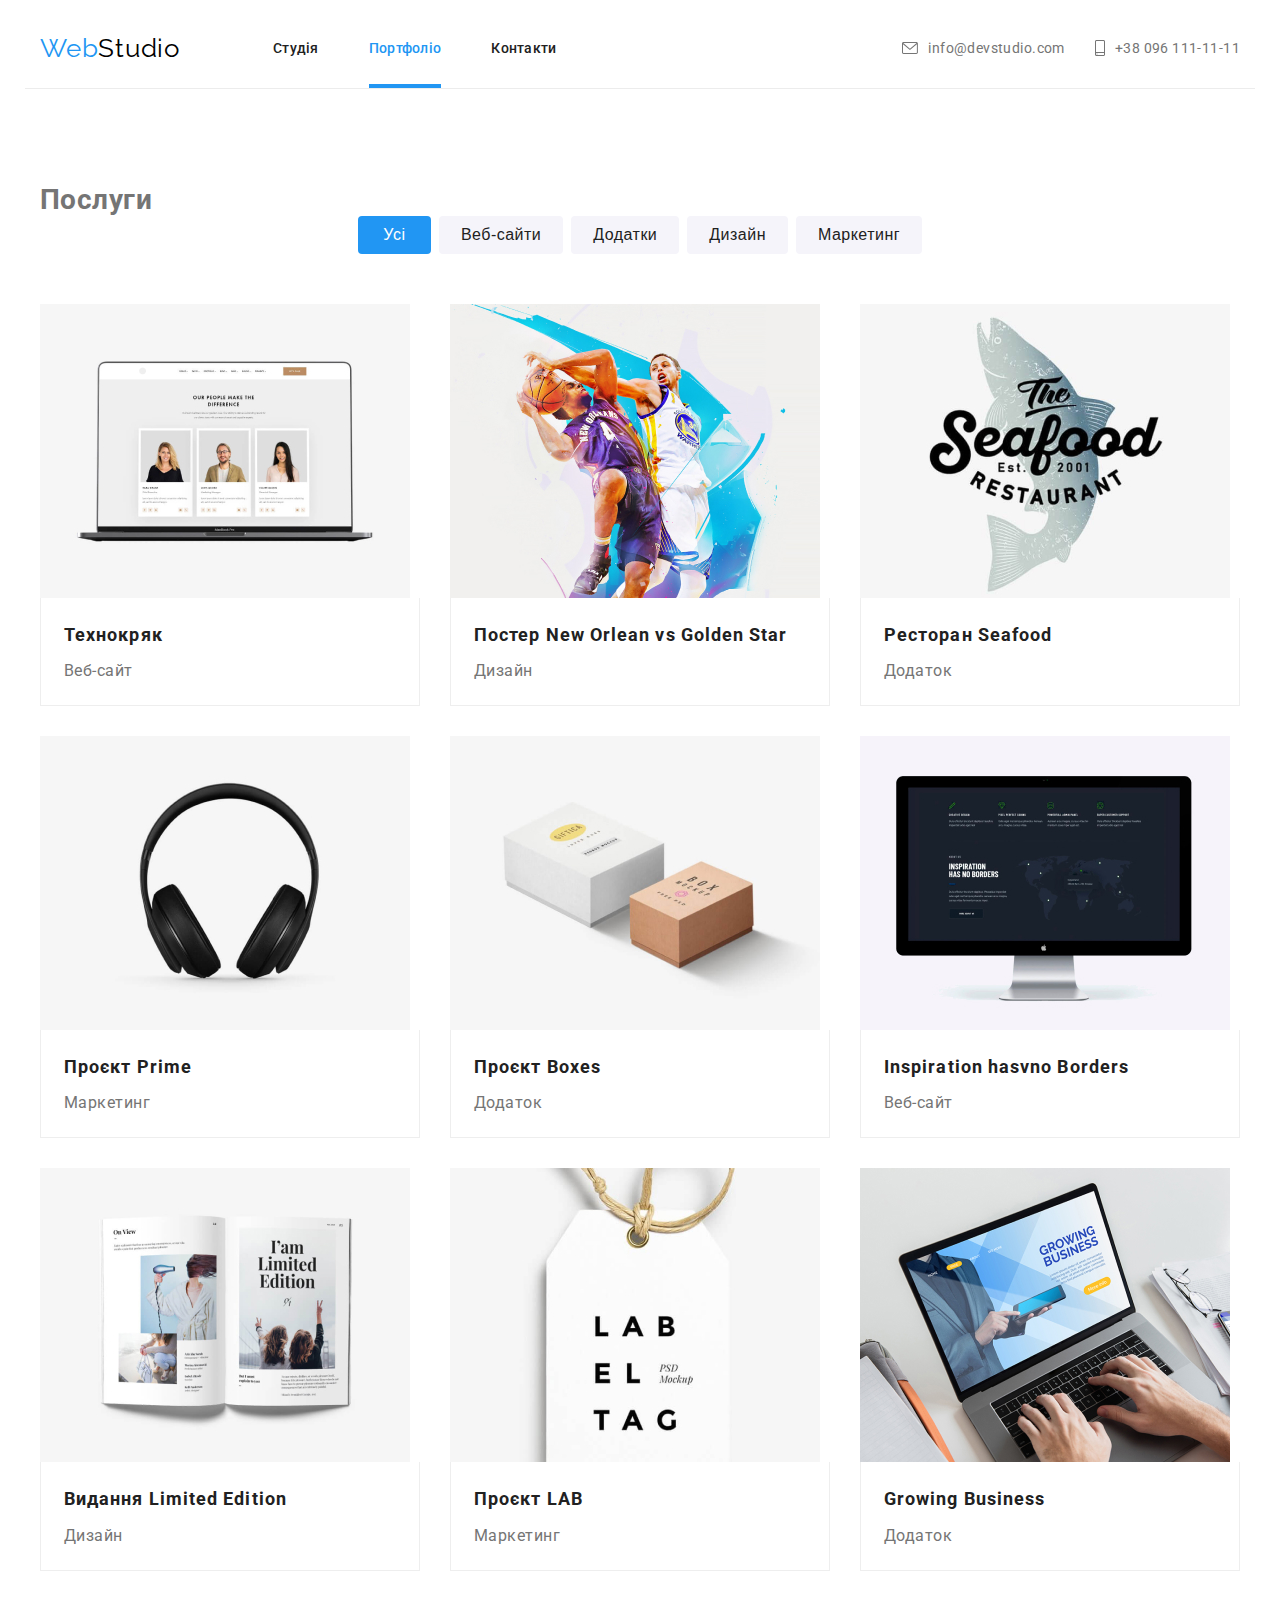
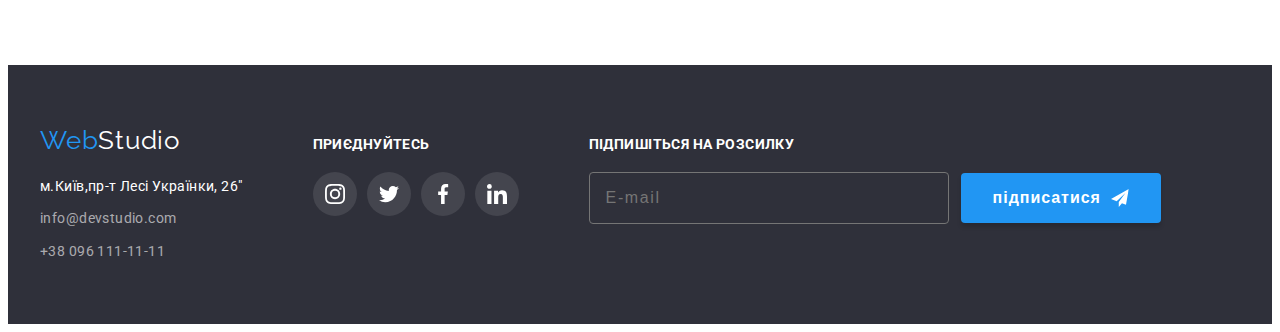
==== portfolio.html @ b2533b79 "1" ====
<!DOCTYPE html>
<html lang="en">
<head>
    <meta charset="UTF-8">
    <meta http-equiv="X-UA-Compatible" content="IE=edge">
    <meta name="viewport" content="width=device-width, initial-scale=1.0">
    <title>Document</title>
<link rel="preconnect" href="https://fonts.googleapis.com">
<link rel="preconnect" href="https://fonts.gstatic.com" crossorigin>
<link href="https://fonts.googleapis.com/css2?family=Raleway:wght@700&family=Roboto:wght@400;500;700;900&display=swap"
    rel="stylesheet">
    <link rel="stylesheet" href="https://cdnjs.cloudflare.com/ajax/libs/modern-normalize/1.1.0/modern-normalize.min.css" integrity="sha512-wpPYUAdjBVSE4KJnH1VR1HeZfpl1ub8YT/NKx4PuQ5NmX2tKuGu6U/JRp5y+Y8XG2tV+wKQpNHVUX03MfMFn9Q==" crossorigin="anonymous" referrerpolicy="no-referrer" />
    <link rel="stylesheet" href="css/styles.css">
</head>
<body>
    <header>
      <div class="container start">
        <nav class="site-nav">
          <a class="logo" href="./index.html" rel="home">Web<span>Studio</span></a>
          <ul class="menu">
            <li class="menu__item">
              <a class="menu__page" href="./index.html">Студія</a>
            </li>
            <li class="menu__item" >
              <a class="menu__page portf" href="./portfolio.html">Портфоліо</a>
            </li>
            <li class="menu__item">
              <a class="menu__page" href="./">Контакти</a>
            </li>
          </ul>
       
      </nav>
       <ul class="contact">
         
          <li class="contact__all">
         
             <a class="contact__mail" href="mailto:info@devstudio.com">
              <svg class="contact__icon" width="16" height="12">
                <use href="./images/icons.svg#icon-envelope-hover"></use>
               </svg>
              info@devstudio.com</a>
           
        </li>
  
          <li class="contact__all">
            
             <a class="contact__tel" href="tel:+380961111111">
              <svg class="contact__icon" width="10" height="16">
                <use href="./images/icons.svg#icon-smartphone"></use>
               </svg>
              +38 096 111-11-11</a>
          
          </li>
  
        </ul>
    </div> 
      </header>
<main>
    <section class="section">
        <div class="container">
         <h1 class="visually-hidden">Послуги</h1>
         <ul class="bt">
        <li class="btns"><button class="btn-group all "type="button">Усі</button></li>
        <li class="btns"><button class="btn-group other" type="button">Веб-сайти</button></li>
        <li class="btns"><button class="btn-group other" type="button">Додатки</button></li>
        <li class="btns"><button class="btn-group other" type="button">Дизайн</button></li>
        <li class="btns"><button class="btn-group other" type="button">Маркетинг</button></li>
        </ul>
         <ul class="project">
               <li class="bloc"> 
          
                <a class="main-foto" href="">
                  <div class="blu-foto">
                    <img  src="./images-portfolio/img1.jpg" alt="картинка1" width="370" height="294">
                    <div class="signature">
                      <p>Ресурс пропонує комплексні пропозиції з різним рівнем функціоналу та сервісів. Все це дозволить відвідувачу отримати вичерпні відомості про компанію чи приватну особу.</div>
                      </p>
                      </div>
                <div class="poster"> 
                <h2 class="project-name">Технокряк</h2>
                <p class="project-deal">Веб-сайт</p>
              </div>
               </a>
            
               </li>

                <li class="bloc">
              
                <a class="main-foto" href="">
                  <div class="blu-foto">
                  <img class="blu-foto"src="./images-portfolio/img2.jpg" alt="картинка2" width="370" height="294">
                  <div class="signature">
                    <p>Ресурс пропонує комплексні пропозиції з різним рівнем функціоналу та сервісів. Все це дозволить відвідувачу отримати вичерпні відомості про компанію чи приватну особу.</div>
                </p>
                </div>
                  <div class="poster">
                <h2 class="project-name">Постер New Orlean vs Golden Star</h2>
                 <p class="project-deal">Дизайн</p>
                </div>
              </a>
           
                </li>

                <li class="bloc">
               
                <a class="main-foto" href="">
                  <div class="blu-foto">
                  <img src="./images-portfolio/img3.jpg" alt="картинка3" width="370" height="294">
                  <div class="signature">
                    <p>Ресурс пропонує комплексні пропозиції з різним рівнем функціоналу та сервісів. Все це дозволить відвідувачу отримати вичерпні відомості про компанію чи приватну особу.</div>
                    </p>
                    </div>
                  <div class="poster">
                <h2 class="project-name">Ресторан Seafood</h2>
                 <p class="project-deal">Додаток</p>
                </div>
              </a>
           
                </li>
          
                <li class="bloc">
                
                <a class="main-foto" href="">
                  <div class="blu-foto">
                  <img src="./images-portfolio/img4.jpg" alt="картинка4" width="370" height="294">
                  <div class="signature">
                    <p>Ресурс пропонує комплексні пропозиції з різним рівнем функціоналу та сервісів. Все це дозволить відвідувачу отримати вичерпні відомості про компанію чи приватну особу.</div>
                    </p>
                    </div>
                  <div class="poster">
                  <h2 class="project-name">Проєкт Prime</h2>
                 <p class="project-deal">Маркетинг</p>
                </div> 
              </a>
            
                </li>
                <li class="bloc">
                
                 <a class="main-foto" href="">
                  <div class="blu-foto">
                  <img src="./images-portfolio/img5.jpg" alt="картинка5" width="370" height="294">
                  <div class="signature">
                    <p>Ресурс пропонує комплексні пропозиції з різним рівнем функціоналу та сервісів. Все це дозволить відвідувачу отримати вичерпні відомості про компанію чи приватну особу.</div>
                  </p>
                </div>
                  <div class="poster">
                 <h2 class="project-name">Проєкт Boxes</h2>
                <p class="project-deal">Додаток</p>
              </div> 
            </a>
               
                </li>
                
                <li class="bloc">
               
                <a class="main-foto" href="">
                  <div class="blu-foto">
                  <img src="./images-portfolio/img6.jpg" alt="картинка6" width="370" height="294">
                  <div class="signature">
                    <p>Ресурс пропонує комплексні пропозиції з різним рівнем функціоналу та сервісів. Все це дозволить відвідувачу отримати вичерпні відомості про компанію чи приватну особу.</div>
                
                </p>
              </div>
                  <div class="poster"> 
                <h2 class="project-name">Inspiration hasvno Borders </h2>
                 <p class="project-deal">Веб-сайт</p>
                </div> 
                </a>
           
              </li>
                <li class="bloc">
                 
                <a class="main-foto" href="">
                  <div class="blu-foto">
                  <img src="./images-portfolio/img7.jpg" alt="картинка7" width="370" height="294">
                  <div class="signature">
                    <p>Ресурс пропонує комплексні пропозиції з різним рівнем функціоналу та сервісів. Все це дозволить відвідувачу отримати вичерпні відомості про компанію чи приватну особу.</div>
                </p>
                </div>
                  <div class="poster"> 
                <h2 class="project-name">Видання Limited Edition</h2>
                 <p class="project-deal">Дизайн</p>
                </div> 
              </a>
        
                </li>
                
                <li class="bloc">
                 
                <a class="main-foto" href="">
                  <div class="blu-foto">
                  <img src="./images-portfolio/img8.jpg" alt="картинка8" width="370" height="294">
                  <div class="signature">
                    <p>Ресурс пропонує комплексні пропозиції з різним рівнем функціоналу та сервісів. Все це дозволить відвідувачу отримати вичерпні відомості про компанію чи приватну особу.</div>
                </p>
                </div>
                  <div class="poster">
                <h2 class="project-name">Проєкт LAB</h2>
                 <p class="project-deal">Маркетинг</p>
                </div> 
              </a>
            
                </li>

                <li class="bloc">
                 
                 <a class="main-foto" href="">
                  <div class="blu-foto">
                  <img src="./images-portfolio/img9.jpg" alt="картинка9" width="370" height="294">
                  <div class="signature">
                    <p>Ресурс пропонує комплексні пропозиції з різним рівнем функціоналу та сервісів. Все це дозволить відвідувачу отримати вичерпні відомості про компанію чи приватну особу.</div>
                </p>
                </div>
                  <div class="poster">
                 <h2 class="project-name">Growing Business</h2>
                 <p class="project-deal">Додаток</p>
                </div> 
              </a>
         
                </li>
            </ul>
        </div>
    </section>
</main>
<footer class="footer__page">
  <div class="container footer__bloc">
    <div>
    <a class="footer__logo-f" href="./index.html" rel="home">Web<span>Studio</span></a>
   <ul class="footer__cont">
    <li class="footer__feedback"><a class="footer__map" href="./https://www.google.com/maps">м.Київ,пр-т Лесі Українки, 26"</a></li>
    <li class="footer__feedback"><a class="footer__mail" href="mailto:info@devstudio.com">info@devstudio.com</a></li>
    <li class="footer__feedback"><a class="footer__tel" href="tel:+380961111111">+38 096 111-11-11</a></li>
  </ul>
</div>
  <div class="footer__icons">
    <h4 class="footer__title">ПРИЄДНУЙТЕСЬ</h4>
  <ul class="footer__links">
    <li class="footer__item">
      <a class="footer__link" href="http://instagram.com" target="_blank" rel="noopener noreferrer">
     <svg class="footer__icon" width="20" height="20">
       <use href="./images/icons.svg#icon-instagram"></use>
      </svg>
      </a>
     </li>
     <li class="footer__item">
       <a class="footer__link" href="http://instagram.com" target="_blank" rel="noopener noreferrer">
      <svg class="footer__icon" width="20" height="20">
        <use href="./images/icons.svg#icon-twitter"></use>
       </svg>
       </a>
      </li>
      <li class="footer__item">
       <a class="footer__link" href="http://instagram.com" target="_blank" rel="noopener noreferrer">
      <svg class="footer__icon" width="20" height="20">
        <use href="./images/icons.svg#icon-facebook"></use>
       </svg>
       </a>
      </li>
      <li class="footer__item">
       <a class="footer__link" href="http://instagram.com" target="_blank" rel="noopener noreferrer">
      <svg class="footer__icon" width="20" height="20">
        <use href="./images/icons.svg#icon-linkedin"></use>
       </svg>
       </a>
      </li>
  </ul>
</div>
<div>
  <h4 class="footer__title">ПІДПИШІТЬСЯ НА РОЗСИЛКУ</h4>
  
  <form class="mailing">
    <input class="mailing__bloc-send" type="email" placeholder="E-mail" name="mailing"/>

  
    <button class="mailing__button" type="submit"> підписатися
      <svg class="mailing__icon"  width="24" height="24">
        <use href="./images/icons.svg#icon-icon-send"></use>
      </svg>
    </button>
  </form>
   
</div>
</div>
  
</footer>

</body>
</html>
---- css/styles.css ----
:root{
    --primary-text-color:#757575;
    --title-text-color:#212121;
    --accent-color:#2196f3;
    --primary-bg-color:#fff;
    --btn-bg-color:#188CE8;
    --border-color: #eeeeee;
}
body {
    font-family: 'Roboto', sans-serif;
    color: var(--primary-text-color);
    font-size: 14px;
    letter-spacing: 0.03em;
    background-color: var(--primary-bg-color);
}
ul{
    list-style: none;
    margin: 0;
    padding: 0;
}
a {
    text-decoration: none;
    margin: 0;
    padding: 0;
    color: inherit;
}
h1, h2, h3, h4, p{
    margin: 0;
}
img{
    display: block;
    max-width: 100%;
    height: auto;
}
.container{

width: 1200px;
padding-left: 15px;
padding-right: 15px;
margin-left: auto;
margin-right: auto;
}

 .start{
    display: flex;
    border-bottom: 1px solid #ececec;
}
.section{
    padding-top: 94px;
    padding-bottom: 94px;

}

.site-nav{
    display: flex;

    align-items: center;
   
}

.menu {
    display: flex;
    padding-inline-start: 0px;

}
.menu__item:not(:last-child)
{
    margin-right: 50px;
}

.logo{
    display: inline-block;
    padding-top: 24px;
    padding-bottom: 24px;
    margin-right: 93px;


    font-family: 'Raleway', sans-serif; 
    color:var(--accent-color);
    font-size: 26px;
    text-decoration: none;
    letter-spacing: 0.03em;
}
.logo span {
  color:#000;
}

.menu__page{
    display: block;
   font-weight: 500;
    color: var(--title-text-color);
    letter-spacing: 0.02em;
    padding-top: 32px;
    padding-bottom: 32px;
    transition-property: color;
    transition-duration: 250ms;
    transition-timing-function: cubic-bezier(0.4, 0, 0.2, 1);
position: relative ;
   
}
.text::after{
    content: "";
    display: block;
    width: 100%;
    height: 4px;
    background-color:var(--accent-color);
    position: absolute;
    bottom: 0;
    opacity: 1;
}

.menu__page:focus, 
.menu__page:hover {
    color: var(--accent-color);

} 

.menu .text{
    display: block;
    color:var(--accent-color);
    padding-top: 32px;
    padding-bottom: 32px;
   
}
.contact{
    display: flex;

    gap: 30px;
    margin-left: auto;
}

.contact__all{
    display: flex;
    justify-content: center;
    align-items: center;
}

    
 

.contact__icon{
    margin-right: 10px;
    fill: var(--primary-text-color);

    transition-property: fill;
    transition-duration: 250ms;
    transition-timing-function: cubic-bezier(0.4, 0, 0.2, 1);
}
.contact__mail{
    display: flex;
    align-items: center;
    justify-content: center;
    padding-top: 32px;
    padding-bottom: 32px;
    color: var(--primary-text-color);

    transition-property: color;
    transition-duration: 250ms;
    transition-timing-function: cubic-bezier(0.4, 0, 0.2, 1);
   
}
.contact__tel {
    display: flex;
    align-items: center;
    padding-top: 32px;
    padding-bottom: 32px;
 color:var(--primary-text-color) ;

 transition-property: color;
 transition-duration: 250ms;
 transition-timing-function: cubic-bezier(0.4, 0, 0.2, 1);


}

.contact__mail:focus{
    color: var(--accent-color);
}
.contact__mail:focus .contact__icon{
    fill: var(--accent-color);
}

.contact__mail:hover{
    color: var(--accent-color);
}
.contact__mail:hover .contact__icon{
    fill: var(--accent-color);
}



.contact__tel:focus{
    color: var(--accent-color);
}
.contact__tel:focus .contact__icon{
    fill: var(--accent-color);
}
.contact__tel:hover{
    color: var(--accent-color);
}
.contact__tel:hover .contact__icon{
    fill: var(--accent-color);
}


/* HERO*/
   
.hero__bunner{
 text-align: center;
 margin-top: auto;
 padding-top: 200px;
 padding-bottom: 200px;
 width: 1600px;
 height: 100%;
 margin-left: auto;
 margin-right: auto;
 background-image: linear-gradient( rgba(47, 48, 58, 0.4), rgba(47, 48, 58, 0.4)),
url(../images/mainfon.jpg); 

background-repeat: no-repeat;
background-position: center;
background-color: #2f303A;
background-size: cover;
}


.hero__title {
 color:var(--primary-bg-color);
 font-size: 44px;
 font-weight: 900;
 letter-spacing: 0.06em;
 line-height: 1.5;
 margin-right: 0px;
 margin-bottom: 30px;
 width: 696px;
margin-left: auto;
margin-right: auto;
}
.hero__button{
text-align: center;
padding: 10px 32px;
background-color: var(--accent-color);
color: var(--primary-bg-color);
font-size: 16px;
font-weight: 700;
letter-spacing: 0.06em;
line-height: 1.9;
border-radius: 4px;
border: 0;
cursor: pointer;
box-shadow: 0px 4px 4px rgba(0, 0, 0, 0.15);

transition-property: color, background-color;
transition-duration: 250ms;
transition-timing-function: cubic-bezier(0.4, 0, 0.2, 1);


}
.hero__button:focus, 
.hero__button:hover{
    color: var(--primary-bg-color);
    background-color: var(--btn-bg-color);
}

/* DETAILS*/


.details__title {
    position: absolute;
    white-space: nowrap;
    width: 1px;
    height: 1px;
    overflow: hidden;
    border: 0;
    padding: 0;
    clip: rect(0 0 0 0);
    clip-path: inset(50%);
    margin: -1px;
}

.details__main{
    display: flex;
    justify-content: center;
    align-items: center;
    gap: 30px;
    margin-bottom: 30px;
}

.details__link{
    display: flex;
    justify-content: center;
    align-items: center;
    width: 270px;
    height: 120px;
     background-color:  #f5f4fa;
     border-radius: 4px;
     
}



.skills{
    display: flex;
    flex-direction: row;
    margin-top: 0;
    margin-bottom: 0;
}

.skills__title{
    color:var(--title-text-color);
    font-size: 14px;
    font-weight: 700;
    letter-spacing: 0.03em;
    line-height: 1.2;
    padding-bottom: 10px;
    margin-top: 0;
    margin-bottom: 0;
}
.skills__group{
    width: 270px;
}
.skills__essence{
    font-weight: 400;
    line-height: 1.7;
}
.skills__group:not(:last-child){
margin-right: 30px;
}


/* SPECIALISTS */

.worklist{
    padding-top: 0;
}
.worklist__main-title{
    text-align: center;
    color: var(--title-text-color);
    font-size: 36px;
    font-weight: 700;
    letter-spacing: 0.03em;
    line-height: 1.2;
    margin-top: 0px;
    margin-bottom: 50px;

}


.worklist__block{
    display: flex;
    margin-top: 0px;
    margin-bottom: 0px;
    padding-inline-start: 0px;
    
}

.worklist__applications{
    position: absolute;
    display: flex;
    justify-content: center;
    align-items: center;
    background-color: rgba(47, 48, 58, 0.8);
    width: 370px;
    height: 70px;
    bottom: 0;
    right: 0;

}
.worklist__img{
    position: relative;
    bottom: -30px;
    position: relative;
}

.worklist__img:not(:last-child)
{ 
    margin-right: 30px;
}

.worklist__title{

    color: var(--primary-bg-color);
    font-size: 14px;
    font-weight: 700;
    letter-spacing: 0.03em;
    line-height: 1.2;
    text-align: center;
    
}


/* TEAMS */



 .teams{
    background-color: #f5f4fa;
}

.teams__title{
    text-align: center;
    color: var(--title-text-color);
    font-size: 36px;
    font-weight: 700;
    letter-spacing: 0.03em;
    line-height: 1.2;
    margin-top: 0px;
    margin-bottom: 50px;
}

.teams__group{
    display: flex;
         }
.teams__department {
    background-color: var(--primary-bg-color);
    box-shadow: 0px 1px 3px rgba(0, 0, 0, 0.12), 0px 1px 1px rgba(0, 0, 0, 0.14), 0px 2px 1px rgba(0, 0, 0, 0.2);
    border-radius: 0px 0px 4px 4px;
}
.teams__department:not(:last-child){
    margin-right: 30px;
}
.team__picture{
    
    margin-bottom: 30px;
}
.team__name {
    color: var(--title-text-color);
    font-size: 16px;
    font-weight: 500;
    letter-spacing: 0.03em;
    line-height: 1.2;
    margin-bottom: 10px;
    text-align: center;
}
.team__activity{
    font-size: 16px;
    font-weight: 400;
    line-height: 1.2;
    text-align: center;
    margin-bottom: 16px;
}
.team__socials{
    display: flex;
    justify-content: center;
    align-items: center;
    gap: 10px;
    margin-bottom: 30px;
}

.team__socials-link{
    display: flex;
    justify-content: center;
    align-items: center;
    width: 44px;
    height: 44px;
     background-color:  var(--primary-bg-color);
     border-radius: 50%;

     transition-property: background-color;
     transition-duration: 250ms;
     transition-timing-function: cubic-bezier(0.4, 0, 0.2, 1);
}

.team__socials-link:hover{
    background-color:var(--btn-bg-color);
}
.team__socials-link:hover .team__socials-icon{
    fill: var(--primary-bg-color);
}
.team__socials-link:focus{
    background-color:var(--btn-bg-color);
}
.team__socials-link:focus .team__socials-icon{
    fill: var(--primary-bg-color);
}
    


.team__socials-icon{
    fill: #afb1b8;

    transition-property: fill;
    transition-duration: 250ms;
    transition-timing-function: cubic-bezier(0.4, 0, 0.2, 1);
}



.customer__title{
    text-align: center;
    color: var(--title-text-color);
    font-size: 36px;
    font-weight: 700;
    letter-spacing: 0.03em;
    line-height: 1.2;
    margin-top: 0px;
    margin-bottom: 50px;
}
.customer__our{
    display: flex;
    justify-content: center;
    align-items: center;
    gap: 30px;
}
.customer__box{
    display: flex;
    justify-content: center;
    align-items: center;
    width: 170px;
    height: 92px;
   
}
.customer__link{
   display: flex;
   justify-content: center;
   align-items: center;
    width: 100%;
    height: 100%;
     background-color: var(--primary-bg-color);
     border: 1px solid #afb1b8;
     border-radius: 4px;
     outline: transparent;

     transition-property: border-color, cursor ;
     transition-duration: 250ms;
     transition-timing-function: cubic-bezier(0.4, 0, 0.2, 1);
     }


     .customer__link:hover {
        border-color: var(--accent-color);
        cursor: pointer;
    }
    .customer__link:hover .customer__icon{
        fill: var(--accent-color);
    }

    .customer__link:focus{
        border-color: var(--accent-color);
        cursor: pointer;
    }
    .customer__link:focus .customer__icon{
        fill: var(--accent-color);
    }

    .customer__icon{
        fill: #afb1b8;
        transition-property: fill ;
        transition-duration: 250ms;
        transition-timing-function: cubic-bezier(0.4, 0, 0.2, 1);

    }





.footer__page {

   background-color: #2f303A;
   padding-top: 60px;
   padding-bottom: 60px;

}

 .footer__bloc{
    display: flex;
    align-items: baseline;
    gap: 70px;
}
.footer__cont {
    letter-spacing: 0.03em;
    line-height: 1.7;
   
    transition-property: color;
    transition-duration: 250ms;
    transition-timing-function: cubic-bezier(0.4, 0, 0.2, 1);

}
.footer__cont:hover {
    color:var(--accent-color);
}
.footer__logo-f{
   font-family: 'Raleway', sans-serif;
    color: var(--accent-color);
    font-size: 26px;
    letter-spacing: 0.03em;
    display:inline-flex;
    margin-bottom: 20px;

}
.footer__logo-f span{
    color: var(--primary-bg-color);
}
.footer__page .footer__map{
     color: var(--primary-bg-color);
     padding-inline-start: 0px;
     margin-top: 20px;
}

.footer__mail:hover,
.footer__mail:focus{
    color: var(--accent-color);
}
.footer__tel:hover,
.footer__tel:focus{
    color: var(--accent-color);
}

.footer__feedback:not(:last-child){
    margin-bottom: 9px;
}
.footer__mail{
    color: rgba(255, 255, 255, 0.6);

    transition-property: color;
    transition-duration: 250ms;
    transition-timing-function: cubic-bezier(0.4, 0, 0.2, 1);
}
.footer__tel{
    color: rgba(255, 255, 255, 0.6);
margin-left: 0px;

transition-property: color;
transition-duration: 250ms;
transition-timing-function: cubic-bezier(0.4, 0, 0.2, 1);
}

.footer__title{
    text-align: left;
    color: var(--primary-bg-color);
    font-size: 14px;
    font-weight: 700;
    letter-spacing: 0.03em;
    line-height: 1.2;
    margin-bottom: 20px;
}
.footer__icons{
    display: block;
    justify-content: center;
}
.footer__links{
    display: flex;
    justify-content: left;
    align-items: center;
    gap: 10px;
}

.footer__link{
    display: flex;
    justify-content: center;
    align-items: center;
    width: 44px;
    height: 44px;
     background-color: rgba(255, 255, 255, 0.1);
     border-radius: 50%;
    
     transition-property: background-color;
    transition-duration: 250ms;
    transition-timing-function: cubic-bezier(0.4, 0, 0.2, 1);
    
    }

.footer__icon{
    fill: var(--primary-bg-color);
}
.footer__link:hover{
    background-color:var(--btn-bg-color);
}
.footer__link:focus{
    background-color: var(--btn-bg-color);
}


.mailing{
    display: flex;
    justify-content: center;
    align-items: center;
}

 
.mailing__bloc-send{
    background-color: #2f303A;
    border: 1px solid var(--primary-text-color);
    border-radius: 4px;
    width: 358px;
    height: 50px;
    font-weight: 400;
  font-size: 16px;
  line-height: calc(20 / 16);
  letter-spacing: 0.1em;
  padding: 0;
  color: var(--gray-40-txt-cl);

}

.mailing__bloc-send > input:hover,
.mailing__bloc-send > input:focus{
    border-color: var(--accent-color);
    
}


::placeholder{
    color: var(--primary-text-color);
    font-size: 16px;
    padding-left: 16px;
}

.mailing__icon{
    fill: var(--primary-bg-color);
}


.mailing__button{
    display: flex;
    justify-content: center;
    align-items: center;
    gap:10px;
    width: 200px;
    height: 50px;
    margin-left: 12px;
        text-align: center;
        padding: 10px 32px;
        background-color: var(--accent-color);
        color: var(--primary-bg-color);
        font-size: 16px;
        font-weight: 700;
        letter-spacing: 0.06em;
        line-height: 1.9;
        border-radius: 4px;
        border: 0;
        cursor: pointer;
        box-shadow: 0px 4px 4px rgba(0, 0, 0, 0.15);
        
        transition-property: color, background-color;
        transition-duration: 250ms;
        transition-timing-function: cubic-bezier(0.4, 0, 0.2, 1);
        
        }

.mailing__button:hover,
.mailing__button:focus{
    background-color: var(--accent-color);}
 





/* Portfolio */




 .menu__item .studia{
    color: var(--title-text-color);
}
.menu .portf{
    color: var(--accent-color);
    
}

.portf::after{
    content: "";
    display: block;
    width: 100%;
    height: 4px;
    background-color: var(--accent-color);
    position: absolute;
    bottom: 0;
    opacity: 1;
}
.bt{
    display: flex;
    margin-bottom: 50px;
    justify-content: center;
}
 .btns:not(:last-child){
    margin-right: 8px;
}
.btn-group{
    background-color: #f5f4fa;
    letter-spacing: 0.03em;
    font-size: 16px;
    color: var(--title-text-color);
    line-height: 26px;
     display: flex;
     text-align: center;
     border-radius: 4px;
     padding: 6px 22px;
     border:0px;
     cursor: pointer;
    
}

.other{

    transition-property: color, background-color, filter;
    transition-duration: 250ms;
    transition-timing-function: cubic-bezier(0.4, 0, 0.2, 1);

}
.other:focus,
.other:hover{
    color: var(--primary-bg-color);
    background-color:var(--btn-bg-color);
    filter: drop-shadow(0px 4px 4px rgba(0, 0, 0, 0.25));
}

 .all{
    display: inline-block;
    background-color: var(--accent-color);
    color: var(--primary-bg-color);
    min-width: 73px;
    padding: 6px 25px;

    transition-property: color, background-color, filter;
    transition-duration: 250ms;
    transition-timing-function: cubic-bezier(0.4, 0, 0.2, 1);
    
}
.all:focus,
.all:hover {
    color:var(--btn-bg-color);
    background-color: var(--primary-bg-color) ;
    filter: drop-shadow(0px 4px 4px rgba(0, 0, 0, 0.25));

}
.project{
    display: flex;
    flex-wrap: wrap;
    gap:30px;
}
 .bloc{
     width: calc((100% - 30px*2) / 3);
     
}


.main-foto:hover,
.main-foto:focus{
    box-shadow: 0px 1px 1px rgba(0, 0, 0, 0.12), 0px 4px 4px rgba(0, 0, 0, 0.06), 1px 4px 6px rgba(0, 0, 0, 0.16);

}

.main-foto{
    display: block;
    outline: transparent;

    transition-property: box-shadow;
    transition-duration: 250ms;
    transition-timing-function: cubic-bezier(0.4, 0, 0.2, 1);

}

.blu-foto{
    position: relative;
    overflow: hidden;
}




.signature{
    position: absolute;
    display: flex;
    background-color: rgba(33, 150, 243, 0.9);
    width: 100%;
    height: 100%;
    top: 0;
    right: 0;
    font-size: 18px;
    line-height: 1.56; 
    letter-spacing: 0.03em;
    justify-content: center;
    align-items: center;
    padding-top: 63px;
    padding-bottom: 63px;
    padding-left:24px ;
    padding-right:24px ;
    color: var(--primary-bg-color);
    opacity: 1;
    transition: 250ms;
    transform: translateY(+100%);
}

.main-foto:hover .signature{
    opacity: 1;
    transform: translateY(0);
}


.main-foto:focus .signature{
    opacity: 1;
    transform: translateY(0);}

.poster{
    border-bottom: 1px solid var(--border-color);
    border-left: 1px solid var(--border-color);
    border-right: 1px solid var(--border-color);
    padding-left: 23px;
    padding-top: 20px;
    padding-bottom: 19px;
}
.project-name {
    letter-spacing: 0.06em;
    font-size: 18px;
    color: var(--title-text-color);
    font-weight: 700;
    line-height: 1.9;
    margin-bottom: 4px;
}
.project-deal {
    font-size: 16px;
    color: var(--primary-text-color);
    letter-spacing:0.03em ;
    line-height: 30px;
}











/*  modal */


.backdrop {
    display: flex;
    justify-content: center;
    align-items: center;
    position: fixed;
    top: 0;
    left: 0;
    width: 100%;
    height: 100%;
    background-color: rgba(0, 0, 0, 0.2);
  visibility:visible;
}

.is-hidden {
    opacity: 0;
    visibility: hidden;
    pointer-events: none;
}
.is-hidden .modal{
    animation: none;
    }

.modal {
    
    width: 528px;
    background-color: var(--primary-bg-color);
    position: relative;
    
    border-radius: 4px;
    transition: transform 250ms liniar;
    padding: 40px;
    animation:  zoom 750ms linear forwards;
}


@keyframes zoom { 
    0%{
        transform: scale(0.2);
    }
    50%{
        transform: scale(1.2);
    }
    100%{
        transform: scale(1);
    }


}

.modal__title {
    font-weight: 700;
    font-size: 20px;
line-height: calc(23 / 20);
  text-align: center;
  letter-spacing: 0.03em;
  color: #212121;
  margin-bottom: 12px;
  display: block;
}


.modal__label{
    position:relative;
    display: flex;
    flex-direction: column;
    gap: 4px;
  
}
.modal__label:not(:last-child){
    margin-bottom: 10px;
}

.modal__label > input,
.modal__label > textarea{
border: 1px solid rgba(33, 33, 33, 0.2);
border-radius: 4px;

}
.modal__label > input{
    padding: 7px 0;
    padding-left: 35px;
    padding-right: 5px;
    width: 448px;
    height: 40px;
    outline: none;
    border: 1px solid rgba(33, 33, 33, 0.2);
border-radius: 4px;

}
.modal__label > input:hover,
.modal__label > input:focus{
    border-color: var(--accent-color);
    outline: 1px solid transparent;
}


.modal__comment{
    font-size: 14px;
    line-height: calc(24 / 14);
    letter-spacing: 0.03em;
    color: var(--primary-text-color);
    
}



.modal__label > textarea{
    padding: 12px 16px ;
    outline: none;
    height: 120px;
}
.modal__label > textarea:hover{
    border-color: var(--accent-color);
    outline: 1px solid transparent;
}
.modal__label > textarea:focus{
    border-color: var(--accent-color);
    outline: 1px solid transparent;
}


.modal__label > textarea::placeholder{
    color: rgba(117, 117, 117, 0.5);
    font-size: 12px;
    letter-spacing: 0.01em;
}

.modal__icon{
    position: absolute;
    bottom: 11px;
    left: 12px;

}
.modal__label > input:hover ~ .modal__icon,
.modal__label > input:focus ~ .modal__icon{
    fill: var(--accent-color);
}

.modal__button {
    width: 30px;
    height: 30px;
    display: flex;
    justify-content: center;
    align-items: center;
    background-color: var(--primary-bg-color);
    border: 1px solid rgba(0, 0, 0, 0.1);
    border-radius: 50%;
    position: absolute;
    top: 8px;
    right: 8px;
    color: #000000;
    transition: color 250ms linear;
    cursor: pointer;
  }
  .modal__button:hover{
    color: var(--btn-bg-color);
  }
  .modal__button:hover .modal-icon-close{
    fill: var(--btn-bg-color)
  }
  
  .modal__button:focus{
    color: var(--btn-bg-color)
  }
  .modal__button:focus .modal-icon-close{
    fill: var(--btn-bg-color)
  }



 /* Checkbox */


.modal-label-checkbox{
    display: flex;
    align-items: center;
    justify-content: center;
    gap: 6px;
    margin-top: 20px;
}
.modal-checkbox {
    position: absolute;
    width: 1px;
    height: 1px;
    margin: -1px;
    border: none;
    padding: o;
    overflow: hidden;
    clip: rect(0 0 0 0 );

}


.checkbox-custom{
    height: 16px;
    width: 15px;
    border: 2px solid #000;
    border-radius: 4px;
    display: flex;
    justify-content: center;
    align-items: center;
    color: transparent;
  
    
}
.checkbox-icon{
    fill:currentColor;
    transition: fill 250ms linear;
}
.modal-checkbox:checked + .checkbox-custom{

background-color: var(--accent-color);
color:var(--primary-bg-color);
border-color: transparent;

}

.modal-checkbox:checked + .checkbox-custom > .checkbox-icon {
    fill: var(--accent-color)
}

/*  button-send  */

.button-send{
    margin-top: 30px;
        display: flex;
        justify-content: center;
        align-items: center;
        margin-bottom: 0;
}


.modal-button-send{
    width: 200px;
    height: 50px;
        text-align: center;
        padding: 10px 32px;
        background-color: var(--accent-color);
        color: var(--primary-bg-color);
        font-size: 16px;
        font-weight: 700;
        letter-spacing: 0.06em;
        line-height: 1.9;
        border-radius: 4px;
        border: 0;
        cursor: pointer;
        box-shadow: 0px 4px 4px rgba(0, 0, 0, 0.15);
        
        transition-property: color, background-color;
        transition-duration: 250ms;
        transition-timing-function: cubic-bezier(0.4, 0, 0.2, 1);
}
.modal-button-send:hover,
.modal-button-send:focus{
    background-color: var(--accent-color);

}

.treaty{
    color: var(--accent-color);
    text-decoration: underline;
}
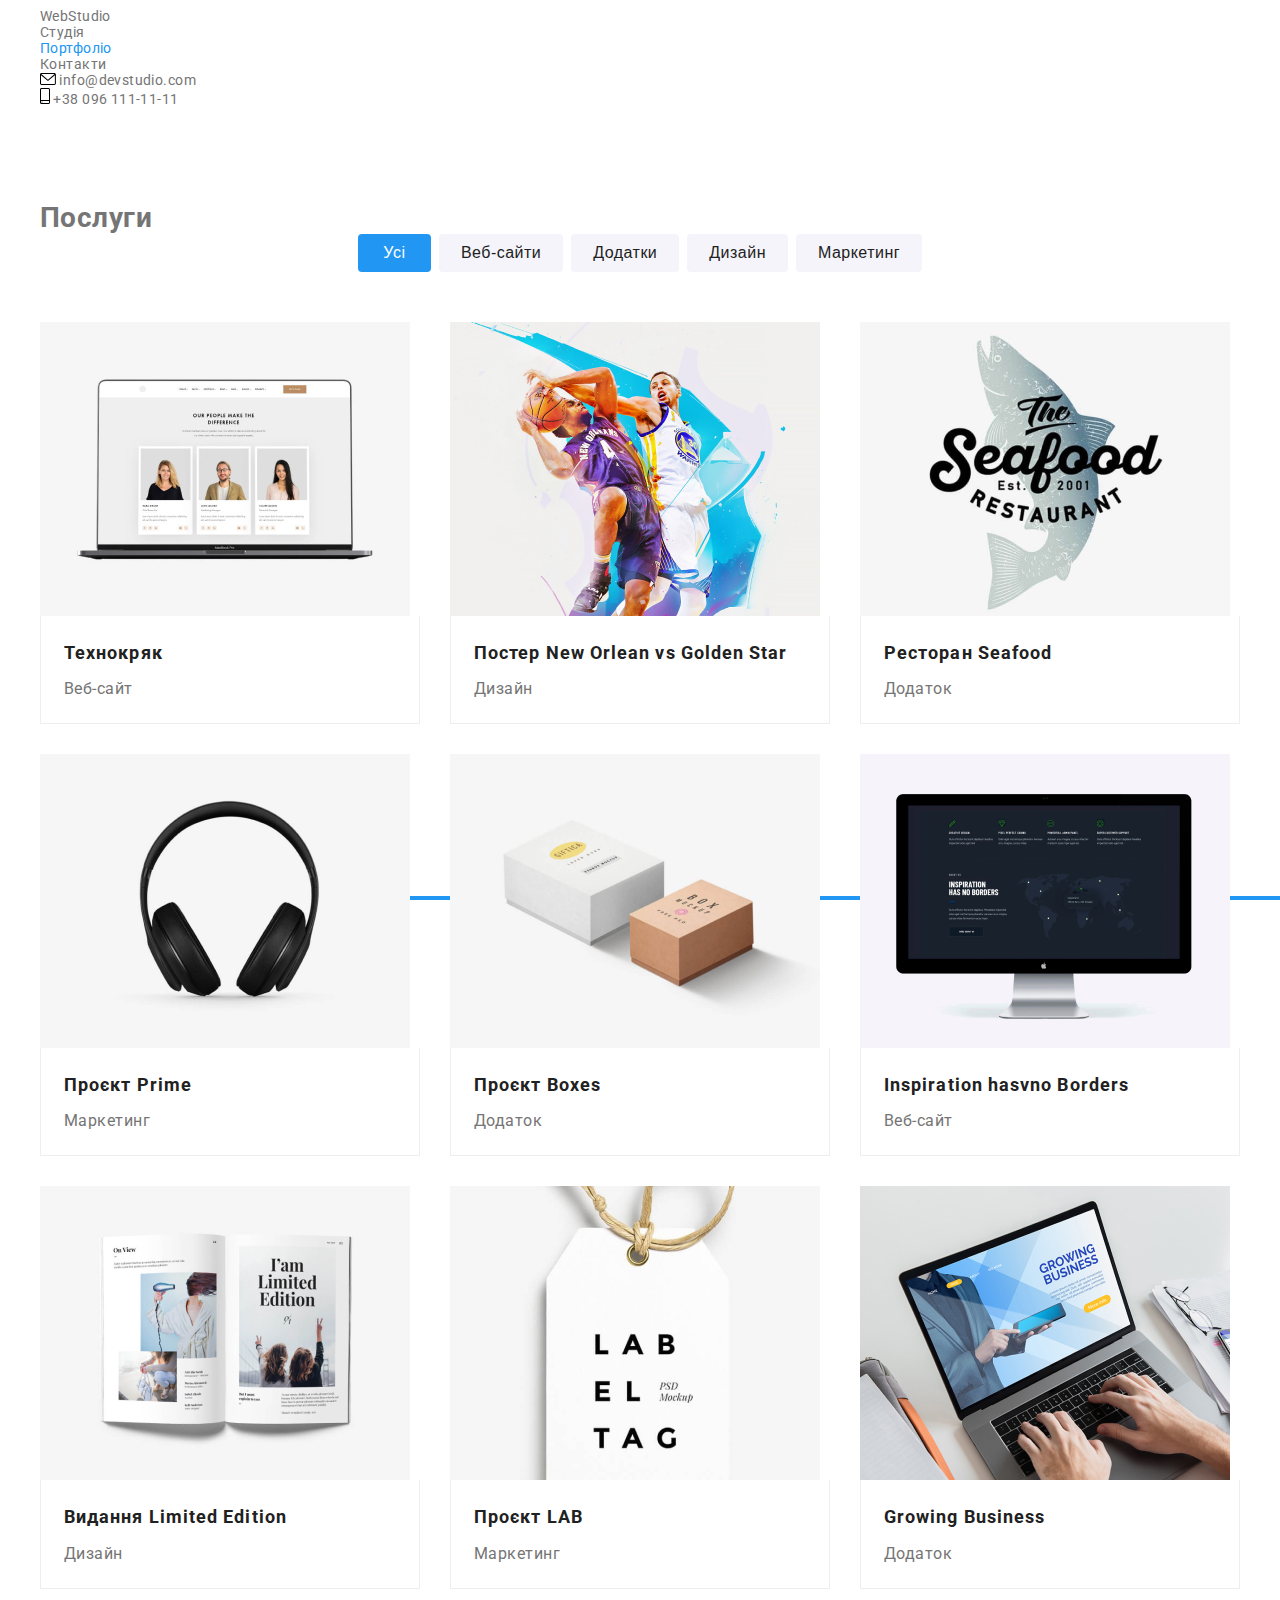
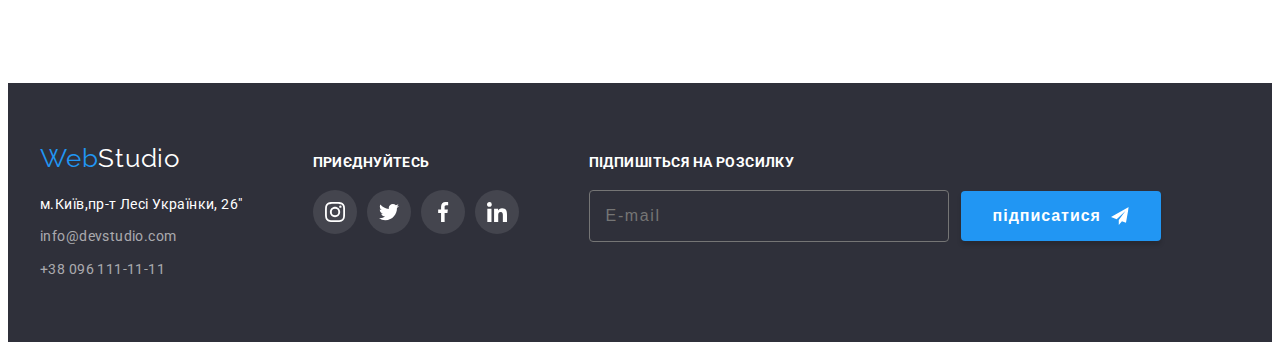
==== commit 369ee7c6: "2" ====
--- a/portfolio.html
+++ b/portfolio.html
@@ -10,14 +10,14 @@
 <link href="https://fonts.googleapis.com/css2?family=Raleway:wght@700&family=Roboto:wght@400;500;700;900&display=swap"
     rel="stylesheet">
     <link rel="stylesheet" href="https://cdnjs.cloudflare.com/ajax/libs/modern-normalize/1.1.0/modern-normalize.min.css" integrity="sha512-wpPYUAdjBVSE4KJnH1VR1HeZfpl1ub8YT/NKx4PuQ5NmX2tKuGu6U/JRp5y+Y8XG2tV+wKQpNHVUX03MfMFn9Q==" crossorigin="anonymous" referrerpolicy="no-referrer" />
-    <link rel="stylesheet" href="css/styles.css">
+    <link rel="stylesheet" href="css/main.min.css">
 </head>
 <body>
-    <header>
-      <div class="container start">
-        <nav class="site-nav">
+    <header class="header">
+      <div class="container header__main">
+        <nav class="menu">
           <a class="logo" href="./index.html" rel="home">Web<span>Studio</span></a>
-          <ul class="menu">
+          <ul class="menu__list">
             <li class="menu__item">
               <a class="menu__page" href="./index.html">Студія</a>
             </li>
--- a/css/main.min.css
+++ b/css/main.min.css
@@ -0,0 +1 @@
+:root{--primary-text-color:#757575;--title-text-color:#212121;--accent-color:#2196f3;--primary-bg-color:#fff;--btn-bg-color:#188CE8;--border-color: #eeeeee}body{font-family:"Roboto",sans-serif;color:var(--primary-text-color);font-size:14px;letter-spacing:.03em;background-color:var(--primary-bg-color)}ul{list-style:none;margin:0;padding:0}a{text-decoration:none;margin:0;padding:0;color:inherit}h1,h2,h3,h4,p{margin:0}img{display:block;max-width:100%;height:auto}.container{width:1200px;padding-left:15px;padding-right:15px;margin-left:auto;margin-right:auto}.section{padding-top:94px;padding-bottom:94px}.hero__bunner{text-align:center;margin-top:auto;padding-top:200px;padding-bottom:200px;width:1600px;height:100%;margin-left:auto;margin-right:auto;background-image:-webkit-gradient(linear, left top, left bottom, from(rgba(47, 48, 58, 0.4)), to(rgba(47, 48, 58, 0.4))),url(../images/mainfon.jpg);background-image:linear-gradient(rgba(47, 48, 58, 0.4), rgba(47, 48, 58, 0.4)),url(../images/mainfon.jpg);background-repeat:no-repeat;background-position:center;background-color:#2f303a;background-size:cover}.hero__title{color:var(--primary-bg-color);font-size:44px;font-weight:900;letter-spacing:.06em;line-height:1.5;margin-right:0px;margin-bottom:30px;width:696px;margin-left:auto;margin-right:auto}.hero__button{text-align:center;padding:10px 32px;background-color:var(--accent-color);color:var(--primary-bg-color);font-size:16px;font-weight:700;letter-spacing:.06em;line-height:1.9;border-radius:4px;border:0;cursor:pointer;-webkit-box-shadow:0px 4px 4px rgba(0,0,0,.15);box-shadow:0px 4px 4px rgba(0,0,0,.15);-webkit-transition-property:color,background-color;transition-property:color,background-color;-webkit-transition-duration:250ms;transition-duration:250ms;-webkit-transition-timing-function:cubic-bezier(0.4, 0, 0.2, 1);transition-timing-function:cubic-bezier(0.4, 0, 0.2, 1)}.hero__button:focus,.hero__button:hover{color:var(--primary-bg-color);background-color:var(--btn-bg-color)}.details__title{position:absolute;white-space:nowrap;width:1px;height:1px;overflow:hidden;border:0;padding:0;clip:rect(0 0 0 0);-webkit-clip-path:inset(50%);clip-path:inset(50%);margin:-1px}.details__main{display:-webkit-box;display:-ms-flexbox;display:flex;-webkit-box-pack:center;-ms-flex-pack:center;justify-content:center;-webkit-box-align:center;-ms-flex-align:center;align-items:center;gap:30px;margin-bottom:30px}.details__link{display:-webkit-box;display:-ms-flexbox;display:flex;-webkit-box-pack:center;-ms-flex-pack:center;justify-content:center;-webkit-box-align:center;-ms-flex-align:center;align-items:center;width:270px;height:120px;background-color:#f5f4fa;border-radius:4px}.skills{display:-webkit-box;display:-ms-flexbox;display:flex;-webkit-box-orient:horizontal;-webkit-box-direction:normal;-ms-flex-direction:row;flex-direction:row;margin-top:0;margin-bottom:0}.skills__title{color:var(--title-text-color);font-size:14px;font-weight:700;letter-spacing:.03em;line-height:1.2;padding-bottom:10px;margin-top:0;margin-bottom:0}.skills__group{width:270px}.skills__essence{font-weight:400;line-height:1.7}.skills__group:not(:last-child){margin-right:30px}.worklist{padding-top:0}.worklist__main-title{text-align:center;color:var(--title-text-color);font-size:36px;font-weight:700;letter-spacing:.03em;line-height:1.2;margin-top:0px;margin-bottom:50px}.worklist__block{display:-webkit-box;display:-ms-flexbox;display:flex;margin-top:0px;margin-bottom:0px;-webkit-padding-start:0px;padding-inline-start:0px}.worklist__applications{position:absolute;display:-webkit-box;display:-ms-flexbox;display:flex;-webkit-box-pack:center;-ms-flex-pack:center;justify-content:center;-webkit-box-align:center;-ms-flex-align:center;align-items:center;background-color:rgba(47,48,58,.8);width:370px;height:70px;bottom:0;right:0}.worklist__img{position:relative;bottom:-30px;position:relative}.worklist__img:not(:last-child){margin-right:30px}.worklist__title{color:var(--primary-bg-color);font-size:14px;font-weight:700;letter-spacing:.03em;line-height:1.2;text-align:center}.teams{background-color:#f5f4fa}.teams__title{text-align:center;color:var(--title-text-color);font-size:36px;font-weight:700;letter-spacing:.03em;line-height:1.2;margin-top:0px;margin-bottom:50px}.teams__group{display:-webkit-box;display:-ms-flexbox;display:flex}.teams__department{background-color:var(--primary-bg-color);-webkit-box-shadow:0px 1px 3px rgba(0,0,0,.12),0px 1px 1px rgba(0,0,0,.14),0px 2px 1px rgba(0,0,0,.2);box-shadow:0px 1px 3px rgba(0,0,0,.12),0px 1px 1px rgba(0,0,0,.14),0px 2px 1px rgba(0,0,0,.2);border-radius:0px 0px 4px 4px}.teams__department:not(:last-child){margin-right:30px}.team__picture{margin-bottom:30px}.team__name{color:var(--title-text-color);font-size:16px;font-weight:500;letter-spacing:.03em;line-height:1.2;margin-bottom:10px;text-align:center}.team__activity{font-size:16px;font-weight:400;line-height:1.2;text-align:center;margin-bottom:16px}.team__socials{display:-webkit-box;display:-ms-flexbox;display:flex;-webkit-box-pack:center;-ms-flex-pack:center;justify-content:center;-webkit-box-align:center;-ms-flex-align:center;align-items:center;gap:10px;margin-bottom:30px}.team__socials-link{display:-webkit-box;display:-ms-flexbox;display:flex;-webkit-box-pack:center;-ms-flex-pack:center;justify-content:center;-webkit-box-align:center;-ms-flex-align:center;align-items:center;width:44px;height:44px;background-color:var(--primary-bg-color);border-radius:50%;-webkit-transition-property:background-color;transition-property:background-color;-webkit-transition-duration:250ms;transition-duration:250ms;-webkit-transition-timing-function:cubic-bezier(0.4, 0, 0.2, 1);transition-timing-function:cubic-bezier(0.4, 0, 0.2, 1)}.team__socials-link:hover{background-color:var(--btn-bg-color)}.team__socials-link:hover .team__socials-icon{fill:var(--primary-bg-color)}.team__socials-link:focus{background-color:var(--btn-bg-color)}.team__socials-link:focus .team__socials-icon{fill:var(--primary-bg-color)}.team__socials-icon{fill:#afb1b8;-webkit-transition-property:fill;transition-property:fill;-webkit-transition-duration:250ms;transition-duration:250ms;-webkit-transition-timing-function:cubic-bezier(0.4, 0, 0.2, 1);transition-timing-function:cubic-bezier(0.4, 0, 0.2, 1)}.customer__title{text-align:center;color:var(--title-text-color);font-size:36px;font-weight:700;letter-spacing:.03em;line-height:1.2;margin-top:0px;margin-bottom:50px}.customer__our{display:-webkit-box;display:-ms-flexbox;display:flex;-webkit-box-pack:center;-ms-flex-pack:center;justify-content:center;-webkit-box-align:center;-ms-flex-align:center;align-items:center;gap:30px}.customer__box{display:-webkit-box;display:-ms-flexbox;display:flex;-webkit-box-pack:center;-ms-flex-pack:center;justify-content:center;-webkit-box-align:center;-ms-flex-align:center;align-items:center;width:170px;height:92px}.customer__link{display:-webkit-box;display:-ms-flexbox;display:flex;-webkit-box-pack:center;-ms-flex-pack:center;justify-content:center;-webkit-box-align:center;-ms-flex-align:center;align-items:center;width:100%;height:100%;background-color:var(--primary-bg-color);border:1px solid #afb1b8;border-radius:4px;outline:rgba(0,0,0,0);-webkit-transition-property:border-color,cursor;transition-property:border-color,cursor;-webkit-transition-duration:250ms;transition-duration:250ms;-webkit-transition-timing-function:cubic-bezier(0.4, 0, 0.2, 1);transition-timing-function:cubic-bezier(0.4, 0, 0.2, 1)}.customer__link:hover{border-color:var(--accent-color);cursor:pointer}.customer__link:hover .customer__icon{fill:var(--accent-color)}.customer__link:focus{border-color:var(--accent-color);cursor:pointer}.customer__link:focus .customer__icon{fill:var(--accent-color)}.customer__icon{fill:#afb1b8;-webkit-transition-property:fill;transition-property:fill;-webkit-transition-duration:250ms;transition-duration:250ms;-webkit-transition-timing-function:cubic-bezier(0.4, 0, 0.2, 1);transition-timing-function:cubic-bezier(0.4, 0, 0.2, 1)}.footer__page{background-color:#2f303a;padding-top:60px;padding-bottom:60px}.footer__bloc{display:-webkit-box;display:-ms-flexbox;display:flex;-webkit-box-align:baseline;-ms-flex-align:baseline;align-items:baseline;gap:70px}.footer__cont{letter-spacing:.03em;line-height:1.7;-webkit-transition-property:color;transition-property:color;-webkit-transition-duration:250ms;transition-duration:250ms;-webkit-transition-timing-function:cubic-bezier(0.4, 0, 0.2, 1);transition-timing-function:cubic-bezier(0.4, 0, 0.2, 1)}.footer__cont:hover{color:var(--accent-color)}.footer__logo-f{font-family:"Raleway",sans-serif;color:var(--accent-color);font-size:26px;letter-spacing:.03em;display:-webkit-inline-box;display:-ms-inline-flexbox;display:inline-flex;margin-bottom:20px}.footer__logo-f span{color:var(--primary-bg-color)}.footer__page .footer__map{color:var(--primary-bg-color);-webkit-padding-start:0px;padding-inline-start:0px;margin-top:20px}.footer__mail:hover,.footer__mail:focus{color:var(--accent-color)}.footer__tel:hover,.footer__tel:focus{color:var(--accent-color)}.footer__feedback:not(:last-child){margin-bottom:9px}.footer__mail{color:rgba(255,255,255,.6);-webkit-transition-property:color;transition-property:color;-webkit-transition-duration:250ms;transition-duration:250ms;-webkit-transition-timing-function:cubic-bezier(0.4, 0, 0.2, 1);transition-timing-function:cubic-bezier(0.4, 0, 0.2, 1)}.footer__tel{color:rgba(255,255,255,.6);margin-left:0px;-webkit-transition-property:color;transition-property:color;-webkit-transition-duration:250ms;transition-duration:250ms;-webkit-transition-timing-function:cubic-bezier(0.4, 0, 0.2, 1);transition-timing-function:cubic-bezier(0.4, 0, 0.2, 1)}.footer__title{text-align:left;color:var(--primary-bg-color);font-size:14px;font-weight:700;letter-spacing:.03em;line-height:1.2;margin-bottom:20px}.footer__icons{display:block;-webkit-box-pack:center;-ms-flex-pack:center;justify-content:center}.footer__links{display:-webkit-box;display:-ms-flexbox;display:flex;-webkit-box-pack:left;-ms-flex-pack:left;justify-content:left;-webkit-box-align:center;-ms-flex-align:center;align-items:center;gap:10px}.footer__link{display:-webkit-box;display:-ms-flexbox;display:flex;-webkit-box-pack:center;-ms-flex-pack:center;justify-content:center;-webkit-box-align:center;-ms-flex-align:center;align-items:center;width:44px;height:44px;background-color:rgba(255,255,255,.1);border-radius:50%;-webkit-transition-property:background-color;transition-property:background-color;-webkit-transition-duration:250ms;transition-duration:250ms;-webkit-transition-timing-function:cubic-bezier(0.4, 0, 0.2, 1);transition-timing-function:cubic-bezier(0.4, 0, 0.2, 1)}.footer__icon{fill:var(--primary-bg-color)}.footer__link:hover{background-color:var(--btn-bg-color)}.footer__link:focus{background-color:var(--btn-bg-color)}.mailing{display:-webkit-box;display:-ms-flexbox;display:flex;-webkit-box-pack:center;-ms-flex-pack:center;justify-content:center;-webkit-box-align:center;-ms-flex-align:center;align-items:center}.mailing__bloc-send{background-color:#2f303a;border:1px solid #757575;border-radius:4px;width:358px;height:50px;font-weight:400;font-size:16px;line-height:1.25;letter-spacing:.1em;padding:0;color:var(--gray-40-txt-cl)}.mailing__bloc-send>input:hover,.mailing__bloc-send>input:focus{border-color:#2196f3}::-webkit-input-placeholder{color:var(--primary-text-color);font-size:16px;padding-left:16px}::-moz-placeholder{color:var(--primary-text-color);font-size:16px;padding-left:16px}:-ms-input-placeholder{color:var(--primary-text-color);font-size:16px;padding-left:16px}::-ms-input-placeholder{color:var(--primary-text-color);font-size:16px;padding-left:16px}::placeholder{color:var(--primary-text-color);font-size:16px;padding-left:16px}.mailing__icon{fill:var(--primary-bg-color)}.mailing__button{display:-webkit-box;display:-ms-flexbox;display:flex;-webkit-box-pack:center;-ms-flex-pack:center;justify-content:center;-webkit-box-align:center;-ms-flex-align:center;align-items:center;gap:10px;width:200px;height:50px;margin-left:12px;text-align:center;padding:10px 32px;background-color:var(--accent-color);color:var(--primary-bg-color);font-size:16px;font-weight:700;letter-spacing:.06em;line-height:1.9;border-radius:4px;border:0;cursor:pointer;-webkit-box-shadow:0px 4px 4px rgba(0,0,0,.15);box-shadow:0px 4px 4px rgba(0,0,0,.15);-webkit-transition-property:color,background-color;transition-property:color,background-color;-webkit-transition-duration:250ms;transition-duration:250ms;-webkit-transition-timing-function:cubic-bezier(0.4, 0, 0.2, 1);transition-timing-function:cubic-bezier(0.4, 0, 0.2, 1)}.mailing__button:hover,.mailing__button:focus{background-color:var(--accent-color)}.menu__item .studia{color:var(--title-text-color)}.menu .portf{color:var(--accent-color)}.portf::after{content:"";display:block;width:100%;height:4px;background-color:var(--accent-color);position:absolute;bottom:0;opacity:1}.bt{display:-webkit-box;display:-ms-flexbox;display:flex;margin-bottom:50px;-webkit-box-pack:center;-ms-flex-pack:center;justify-content:center}.btns:not(:last-child){margin-right:8px}.btn-group{background-color:#f5f4fa;letter-spacing:.03em;font-size:16px;color:var(--title-text-color);line-height:26px;display:-webkit-box;display:-ms-flexbox;display:flex;text-align:center;border-radius:4px;padding:6px 22px;border:0px;cursor:pointer}.other{-webkit-transition-property:color,background-color,-webkit-filter;transition-property:color,background-color,-webkit-filter;transition-property:color,background-color,filter;transition-property:color,background-color,filter,-webkit-filter;-webkit-transition-duration:250ms;transition-duration:250ms;-webkit-transition-timing-function:cubic-bezier(0.4, 0, 0.2, 1);transition-timing-function:cubic-bezier(0.4, 0, 0.2, 1)}.other:focus,.other:hover{color:var(--primary-bg-color);background-color:var(--btn-bg-color);-webkit-filter:drop-shadow(0px 4px 4px rgba(0, 0, 0, 0.25));filter:drop-shadow(0px 4px 4px rgba(0, 0, 0, 0.25))}.all{display:inline-block;background-color:var(--accent-color);color:var(--primary-bg-color);min-width:73px;padding:6px 25px;-webkit-transition-property:color,background-color,-webkit-filter;transition-property:color,background-color,-webkit-filter;transition-property:color,background-color,filter;transition-property:color,background-color,filter,-webkit-filter;-webkit-transition-duration:250ms;transition-duration:250ms;-webkit-transition-timing-function:cubic-bezier(0.4, 0, 0.2, 1);transition-timing-function:cubic-bezier(0.4, 0, 0.2, 1)}.all:focus,.all:hover{color:var(--btn-bg-color);background-color:var(--primary-bg-color);-webkit-filter:drop-shadow(0px 4px 4px rgba(0, 0, 0, 0.25));filter:drop-shadow(0px 4px 4px rgba(0, 0, 0, 0.25))}.project{display:-webkit-box;display:-ms-flexbox;display:flex;-ms-flex-wrap:wrap;flex-wrap:wrap;gap:30px}.bloc{width:calc((100% - 60px)/3)}.main-foto:hover,.main-foto:focus{-webkit-box-shadow:0px 1px 1px rgba(0,0,0,.12),0px 4px 4px rgba(0,0,0,.06),1px 4px 6px rgba(0,0,0,.16);box-shadow:0px 1px 1px rgba(0,0,0,.12),0px 4px 4px rgba(0,0,0,.06),1px 4px 6px rgba(0,0,0,.16)}.main-foto{display:block;outline:rgba(0,0,0,0);-webkit-transition-property:-webkit-box-shadow;transition-property:-webkit-box-shadow;transition-property:box-shadow;transition-property:box-shadow, -webkit-box-shadow;-webkit-transition-duration:250ms;transition-duration:250ms;-webkit-transition-timing-function:cubic-bezier(0.4, 0, 0.2, 1);transition-timing-function:cubic-bezier(0.4, 0, 0.2, 1)}.blu-foto{position:relative;overflow:hidden}.signature{position:absolute;display:-webkit-box;display:-ms-flexbox;display:flex;background-color:rgba(33,150,243,.9);width:100%;height:100%;top:0;right:0;font-size:18px;line-height:1.56;letter-spacing:.03em;-webkit-box-pack:center;-ms-flex-pack:center;justify-content:center;-webkit-box-align:center;-ms-flex-align:center;align-items:center;padding-top:63px;padding-bottom:63px;padding-left:24px;padding-right:24px;color:var(--primary-bg-color);opacity:1;-webkit-transition:250ms;transition:250ms;-webkit-transform:translateY(100%);transform:translateY(100%)}.main-foto:hover .signature{opacity:1;-webkit-transform:translateY(0);transform:translateY(0)}.main-foto:focus .signature{opacity:1;-webkit-transform:translateY(0);transform:translateY(0)}.poster{border-bottom:1px solid var(--border-color);border-left:1px solid var(--border-color);border-right:1px solid var(--border-color);padding-left:23px;padding-top:20px;padding-bottom:19px}.project-name{letter-spacing:.06em;font-size:18px;color:var(--title-text-color);font-weight:700;line-height:1.9;margin-bottom:4px}.project-deal{font-size:16px;color:var(--primary-text-color);letter-spacing:.03em;line-height:30px}.backdrop{display:-webkit-box;display:-ms-flexbox;display:flex;-webkit-box-pack:center;-ms-flex-pack:center;justify-content:center;-webkit-box-align:center;-ms-flex-align:center;align-items:center;position:fixed;top:0;left:0;width:100%;height:100%;background-color:rgba(0,0,0,.2);visibility:visible}.is-hidden{opacity:0;visibility:hidden;pointer-events:none}.is-hidden .modal{-webkit-animation:none;animation:none}.modal{width:528px;background-color:var(--primary-bg-color);position:relative;border-radius:4px;-webkit-transition:-webkit-transform 250ms liniar;transition:-webkit-transform 250ms liniar;transition:transform 250ms liniar;transition:transform 250ms liniar, -webkit-transform 250ms liniar;padding:40px;-webkit-animation:zoom 750ms linear forwards;animation:zoom 750ms linear forwards}@-webkit-keyframes zoom{0%{-webkit-transform:scale(0.2);transform:scale(0.2)}50%{-webkit-transform:scale(1.2);transform:scale(1.2)}100%{-webkit-transform:scale(1);transform:scale(1)}}@keyframes zoom{0%{-webkit-transform:scale(0.2);transform:scale(0.2)}50%{-webkit-transform:scale(1.2);transform:scale(1.2)}100%{-webkit-transform:scale(1);transform:scale(1)}}.modal__title{font-weight:700;font-size:20px;line-height:1.15;text-align:center;letter-spacing:.03em;color:#212121;margin-bottom:12px;display:block}.modal__label{position:relative;display:-webkit-box;display:-ms-flexbox;display:flex;-webkit-box-orient:vertical;-webkit-box-direction:normal;-ms-flex-direction:column;flex-direction:column;gap:4px}.modal__label:not(:last-child){margin-bottom:10px}.modal__label>input,.modal__label>textarea{border:1px solid rgba(33,33,33,.2);border-radius:4px}.modal__label>input{padding:7px 0;padding-left:35px;padding-right:5px;width:448px;height:40px;outline:none;border:1px solid rgba(33,33,33,.2);border-radius:4px}.modal__label>input:hover,.modal__label>input:focus{border-color:var(--accent-color);outline:1px solid rgba(0,0,0,0)}.modal__comment{font-size:14px;line-height:1.7142857143;letter-spacing:.03em;color:var(--primary-text-color)}.modal__label>textarea{padding:12px 16px;outline:none;height:120px}.modal__label>textarea:hover{border-color:var(--accent-color);outline:1px solid rgba(0,0,0,0)}.modal__label>textarea:focus{border-color:var(--accent-color);outline:1px solid rgba(0,0,0,0)}.modal__label>textarea::-webkit-input-placeholder{color:rgba(117,117,117,.5);font-size:12px;letter-spacing:.01em}.modal__label>textarea::-moz-placeholder{color:rgba(117,117,117,.5);font-size:12px;letter-spacing:.01em}.modal__label>textarea:-ms-input-placeholder{color:rgba(117,117,117,.5);font-size:12px;letter-spacing:.01em}.modal__label>textarea::-ms-input-placeholder{color:rgba(117,117,117,.5);font-size:12px;letter-spacing:.01em}.modal__label>textarea::placeholder{color:rgba(117,117,117,.5);font-size:12px;letter-spacing:.01em}.modal__icon{position:absolute;bottom:11px;left:12px}.modal__label>input:hover~.modal__icon,.modal__label>input:focus~.modal__icon{fill:var(--accent-color)}.modal__button{width:30px;height:30px;display:-webkit-box;display:-ms-flexbox;display:flex;-webkit-box-pack:center;-ms-flex-pack:center;justify-content:center;-webkit-box-align:center;-ms-flex-align:center;align-items:center;background-color:var(--primary-bg-color);border:1px solid rgba(0,0,0,.1);border-radius:50%;position:absolute;top:8px;right:8px;color:#000;-webkit-transition:color 250ms linear;transition:color 250ms linear;cursor:pointer}.modal__button:hover{color:var(--btn-bg-color)}.modal__button:hover .modal-icon-close{fill:var(--btn-bg-color)}.modal__button:focus{color:var(--btn-bg-color)}.modal__button:focus .modal-icon-close{fill:var(--btn-bg-color)}.modal-label-checkbox{display:-webkit-box;display:-ms-flexbox;display:flex;-webkit-box-align:center;-ms-flex-align:center;align-items:center;-webkit-box-pack:center;-ms-flex-pack:center;justify-content:center;gap:6px;margin-top:20px}.modal-checkbox{position:absolute;width:1px;height:1px;margin:-1px;border:none;padding:o;overflow:hidden;clip:rect(0 0 0 0)}.checkbox-custom{height:16px;width:15px;border:2px solid #000;border-radius:4px;display:-webkit-box;display:-ms-flexbox;display:flex;-webkit-box-pack:center;-ms-flex-pack:center;justify-content:center;-webkit-box-align:center;-ms-flex-align:center;align-items:center;color:rgba(0,0,0,0)}.checkbox-icon{fill:currentColor;-webkit-transition:fill 250ms linear;transition:fill 250ms linear}.modal-checkbox:checked+.checkbox-custom{background-color:var(--accent-color);color:var(--primary-bg-color);border-color:rgba(0,0,0,0)}.modal-checkbox:checked+.checkbox-custom>.checkbox-icon{fill:var(--accent-color)}.button-send{margin-top:30px;display:-webkit-box;display:-ms-flexbox;display:flex;-webkit-box-pack:center;-ms-flex-pack:center;justify-content:center;-webkit-box-align:center;-ms-flex-align:center;align-items:center;margin-bottom:0}.modal-button-send{width:200px;height:50px;text-align:center;padding:10px 32px;background-color:var(--accent-color);color:var(--primary-bg-color);font-size:16px;font-weight:700;letter-spacing:.06em;line-height:1.9;border-radius:4px;border:0;cursor:pointer;-webkit-box-shadow:0px 4px 4px rgba(0,0,0,.15);box-shadow:0px 4px 4px rgba(0,0,0,.15);-webkit-transition-property:color,background-color;transition-property:color,background-color;-webkit-transition-duration:250ms;transition-duration:250ms;-webkit-transition-timing-function:cubic-bezier(0.4, 0, 0.2, 1);transition-timing-function:cubic-bezier(0.4, 0, 0.2, 1)}.modal-button-send:hover,.modal-button-send:focus{background-color:var(--accent-color)}.treaty{color:var(--accent-color);text-decoration:underline}/*# sourceMappingURL=main.min.css.map */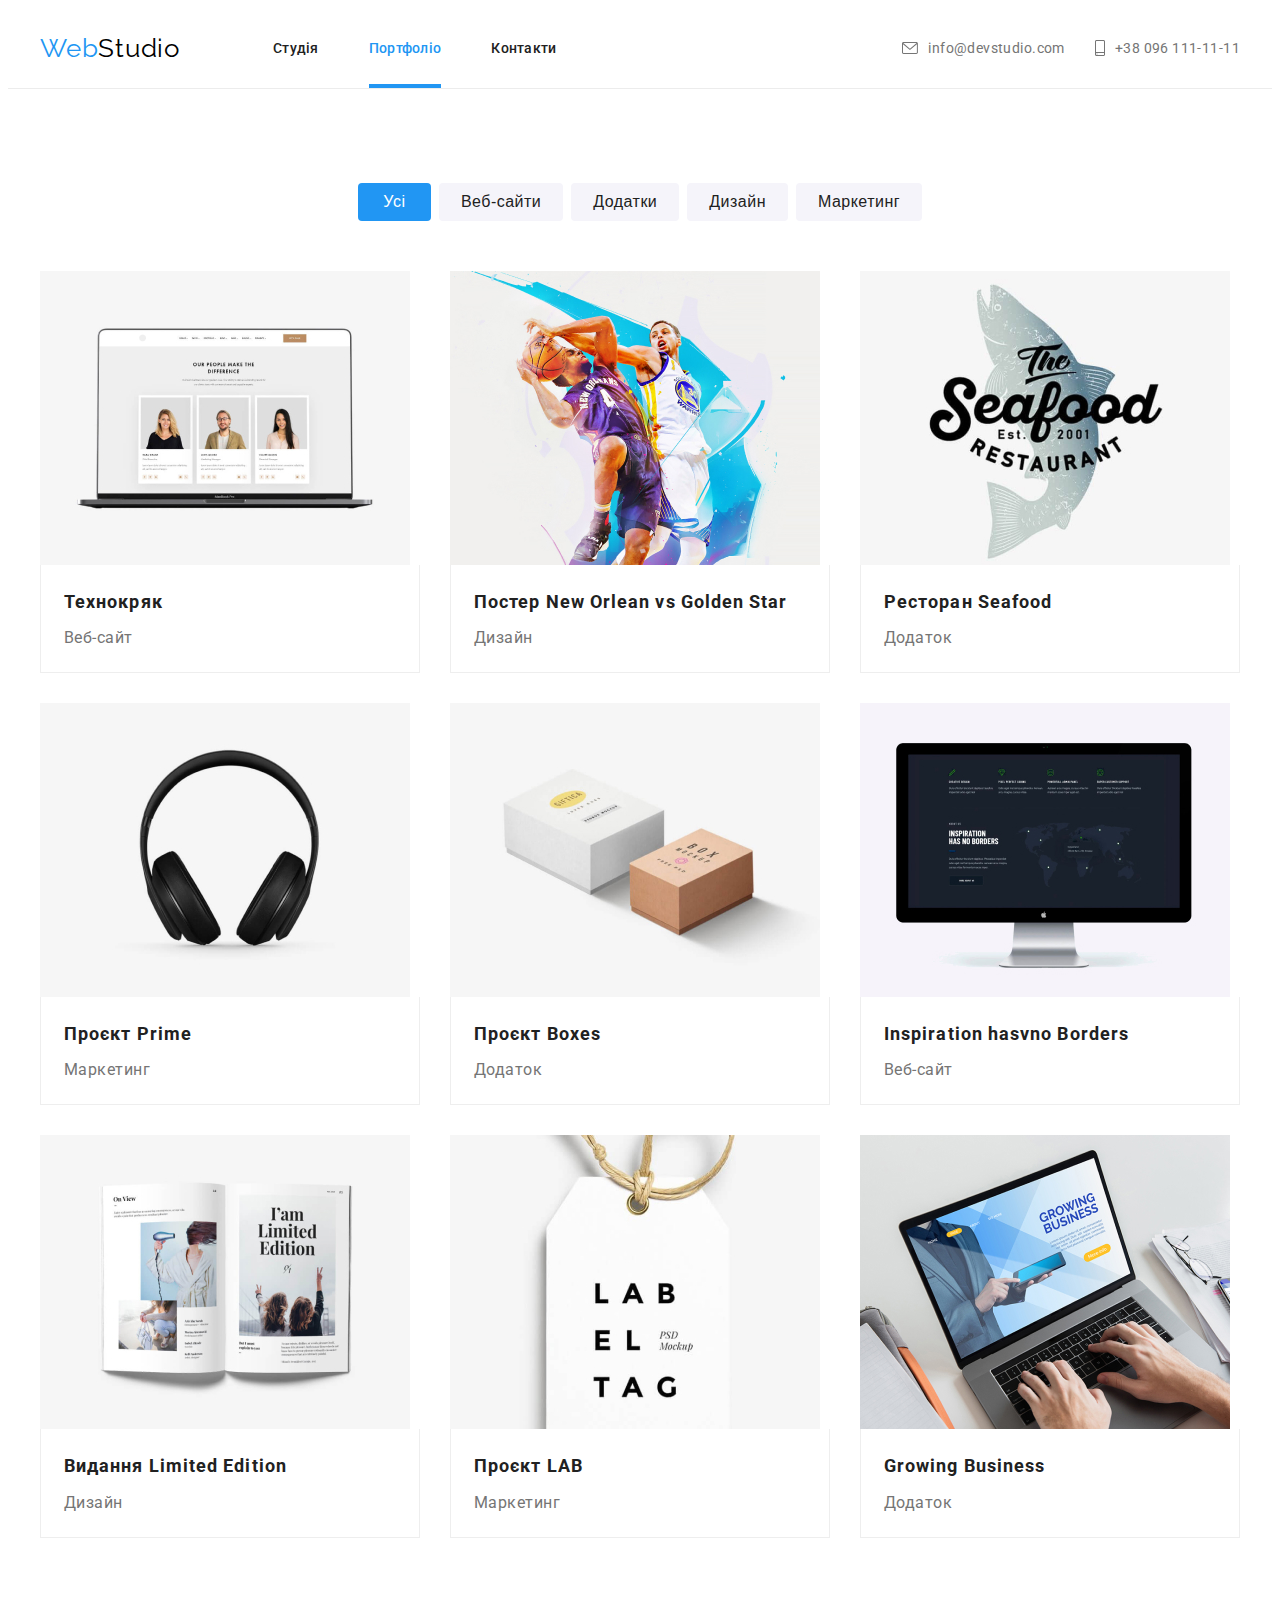
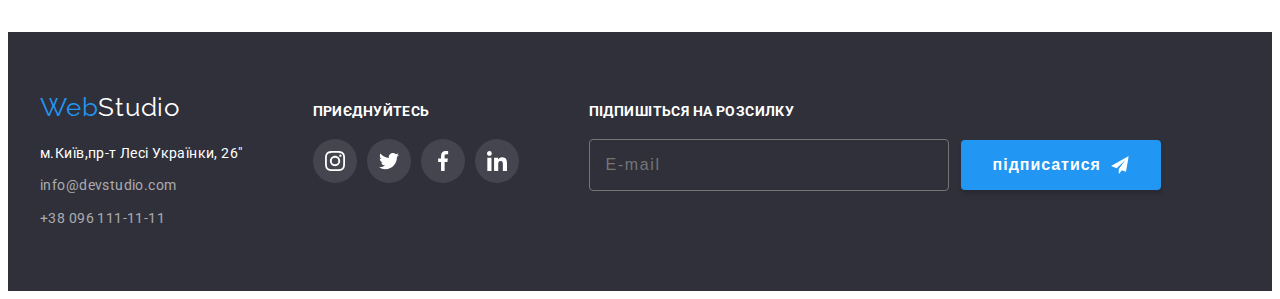
==== commit fe4d5c5e: "2" ====
--- a/portfolio.html
+++ b/portfolio.html
@@ -222,7 +222,7 @@
         </div>
     </section>
 </main>
-<footer class="footer__page">
+<footer class="footer">
   <div class="container footer__bloc">
     <div>
     <a class="footer__logo-f" href="./index.html" rel="home">Web<span>Studio</span></a>
--- a/css/main.min.css
+++ b/css/main.min.css
@@ -1 +1 @@
-:root{--primary-text-color:#757575;--title-text-color:#212121;--accent-color:#2196f3;--primary-bg-color:#fff;--btn-bg-color:#188CE8;--border-color: #eeeeee}body{font-family:"Roboto",sans-serif;color:var(--primary-text-color);font-size:14px;letter-spacing:.03em;background-color:var(--primary-bg-color)}ul{list-style:none;margin:0;padding:0}a{text-decoration:none;margin:0;padding:0;color:inherit}h1,h2,h3,h4,p{margin:0}img{display:block;max-width:100%;height:auto}.container{width:1200px;padding-left:15px;padding-right:15px;margin-left:auto;margin-right:auto}.section{padding-top:94px;padding-bottom:94px}.hero__bunner{text-align:center;margin-top:auto;padding-top:200px;padding-bottom:200px;width:1600px;height:100%;margin-left:auto;margin-right:auto;background-image:-webkit-gradient(linear, left top, left bottom, from(rgba(47, 48, 58, 0.4)), to(rgba(47, 48, 58, 0.4))),url(../images/mainfon.jpg);background-image:linear-gradient(rgba(47, 48, 58, 0.4), rgba(47, 48, 58, 0.4)),url(../images/mainfon.jpg);background-repeat:no-repeat;background-position:center;background-color:#2f303a;background-size:cover}.hero__title{color:var(--primary-bg-color);font-size:44px;font-weight:900;letter-spacing:.06em;line-height:1.5;margin-right:0px;margin-bottom:30px;width:696px;margin-left:auto;margin-right:auto}.hero__button{text-align:center;padding:10px 32px;background-color:var(--accent-color);color:var(--primary-bg-color);font-size:16px;font-weight:700;letter-spacing:.06em;line-height:1.9;border-radius:4px;border:0;cursor:pointer;-webkit-box-shadow:0px 4px 4px rgba(0,0,0,.15);box-shadow:0px 4px 4px rgba(0,0,0,.15);-webkit-transition-property:color,background-color;transition-property:color,background-color;-webkit-transition-duration:250ms;transition-duration:250ms;-webkit-transition-timing-function:cubic-bezier(0.4, 0, 0.2, 1);transition-timing-function:cubic-bezier(0.4, 0, 0.2, 1)}.hero__button:focus,.hero__button:hover{color:var(--primary-bg-color);background-color:var(--btn-bg-color)}.details__title{position:absolute;white-space:nowrap;width:1px;height:1px;overflow:hidden;border:0;padding:0;clip:rect(0 0 0 0);-webkit-clip-path:inset(50%);clip-path:inset(50%);margin:-1px}.details__main{display:-webkit-box;display:-ms-flexbox;display:flex;-webkit-box-pack:center;-ms-flex-pack:center;justify-content:center;-webkit-box-align:center;-ms-flex-align:center;align-items:center;gap:30px;margin-bottom:30px}.details__link{display:-webkit-box;display:-ms-flexbox;display:flex;-webkit-box-pack:center;-ms-flex-pack:center;justify-content:center;-webkit-box-align:center;-ms-flex-align:center;align-items:center;width:270px;height:120px;background-color:#f5f4fa;border-radius:4px}.skills{display:-webkit-box;display:-ms-flexbox;display:flex;-webkit-box-orient:horizontal;-webkit-box-direction:normal;-ms-flex-direction:row;flex-direction:row;margin-top:0;margin-bottom:0}.skills__title{color:var(--title-text-color);font-size:14px;font-weight:700;letter-spacing:.03em;line-height:1.2;padding-bottom:10px;margin-top:0;margin-bottom:0}.skills__group{width:270px}.skills__essence{font-weight:400;line-height:1.7}.skills__group:not(:last-child){margin-right:30px}.worklist{padding-top:0}.worklist__main-title{text-align:center;color:var(--title-text-color);font-size:36px;font-weight:700;letter-spacing:.03em;line-height:1.2;margin-top:0px;margin-bottom:50px}.worklist__block{display:-webkit-box;display:-ms-flexbox;display:flex;margin-top:0px;margin-bottom:0px;-webkit-padding-start:0px;padding-inline-start:0px}.worklist__applications{position:absolute;display:-webkit-box;display:-ms-flexbox;display:flex;-webkit-box-pack:center;-ms-flex-pack:center;justify-content:center;-webkit-box-align:center;-ms-flex-align:center;align-items:center;background-color:rgba(47,48,58,.8);width:370px;height:70px;bottom:0;right:0}.worklist__img{position:relative;bottom:-30px;position:relative}.worklist__img:not(:last-child){margin-right:30px}.worklist__title{color:var(--primary-bg-color);font-size:14px;font-weight:700;letter-spacing:.03em;line-height:1.2;text-align:center}.teams{background-color:#f5f4fa}.teams__title{text-align:center;color:var(--title-text-color);font-size:36px;font-weight:700;letter-spacing:.03em;line-height:1.2;margin-top:0px;margin-bottom:50px}.teams__group{display:-webkit-box;display:-ms-flexbox;display:flex}.teams__department{background-color:var(--primary-bg-color);-webkit-box-shadow:0px 1px 3px rgba(0,0,0,.12),0px 1px 1px rgba(0,0,0,.14),0px 2px 1px rgba(0,0,0,.2);box-shadow:0px 1px 3px rgba(0,0,0,.12),0px 1px 1px rgba(0,0,0,.14),0px 2px 1px rgba(0,0,0,.2);border-radius:0px 0px 4px 4px}.teams__department:not(:last-child){margin-right:30px}.team__picture{margin-bottom:30px}.team__name{color:var(--title-text-color);font-size:16px;font-weight:500;letter-spacing:.03em;line-height:1.2;margin-bottom:10px;text-align:center}.team__activity{font-size:16px;font-weight:400;line-height:1.2;text-align:center;margin-bottom:16px}.team__socials{display:-webkit-box;display:-ms-flexbox;display:flex;-webkit-box-pack:center;-ms-flex-pack:center;justify-content:center;-webkit-box-align:center;-ms-flex-align:center;align-items:center;gap:10px;margin-bottom:30px}.team__socials-link{display:-webkit-box;display:-ms-flexbox;display:flex;-webkit-box-pack:center;-ms-flex-pack:center;justify-content:center;-webkit-box-align:center;-ms-flex-align:center;align-items:center;width:44px;height:44px;background-color:var(--primary-bg-color);border-radius:50%;-webkit-transition-property:background-color;transition-property:background-color;-webkit-transition-duration:250ms;transition-duration:250ms;-webkit-transition-timing-function:cubic-bezier(0.4, 0, 0.2, 1);transition-timing-function:cubic-bezier(0.4, 0, 0.2, 1)}.team__socials-link:hover{background-color:var(--btn-bg-color)}.team__socials-link:hover .team__socials-icon{fill:var(--primary-bg-color)}.team__socials-link:focus{background-color:var(--btn-bg-color)}.team__socials-link:focus .team__socials-icon{fill:var(--primary-bg-color)}.team__socials-icon{fill:#afb1b8;-webkit-transition-property:fill;transition-property:fill;-webkit-transition-duration:250ms;transition-duration:250ms;-webkit-transition-timing-function:cubic-bezier(0.4, 0, 0.2, 1);transition-timing-function:cubic-bezier(0.4, 0, 0.2, 1)}.customer__title{text-align:center;color:var(--title-text-color);font-size:36px;font-weight:700;letter-spacing:.03em;line-height:1.2;margin-top:0px;margin-bottom:50px}.customer__our{display:-webkit-box;display:-ms-flexbox;display:flex;-webkit-box-pack:center;-ms-flex-pack:center;justify-content:center;-webkit-box-align:center;-ms-flex-align:center;align-items:center;gap:30px}.customer__box{display:-webkit-box;display:-ms-flexbox;display:flex;-webkit-box-pack:center;-ms-flex-pack:center;justify-content:center;-webkit-box-align:center;-ms-flex-align:center;align-items:center;width:170px;height:92px}.customer__link{display:-webkit-box;display:-ms-flexbox;display:flex;-webkit-box-pack:center;-ms-flex-pack:center;justify-content:center;-webkit-box-align:center;-ms-flex-align:center;align-items:center;width:100%;height:100%;background-color:var(--primary-bg-color);border:1px solid #afb1b8;border-radius:4px;outline:rgba(0,0,0,0);-webkit-transition-property:border-color,cursor;transition-property:border-color,cursor;-webkit-transition-duration:250ms;transition-duration:250ms;-webkit-transition-timing-function:cubic-bezier(0.4, 0, 0.2, 1);transition-timing-function:cubic-bezier(0.4, 0, 0.2, 1)}.customer__link:hover{border-color:var(--accent-color);cursor:pointer}.customer__link:hover .customer__icon{fill:var(--accent-color)}.customer__link:focus{border-color:var(--accent-color);cursor:pointer}.customer__link:focus .customer__icon{fill:var(--accent-color)}.customer__icon{fill:#afb1b8;-webkit-transition-property:fill;transition-property:fill;-webkit-transition-duration:250ms;transition-duration:250ms;-webkit-transition-timing-function:cubic-bezier(0.4, 0, 0.2, 1);transition-timing-function:cubic-bezier(0.4, 0, 0.2, 1)}.footer__page{background-color:#2f303a;padding-top:60px;padding-bottom:60px}.footer__bloc{display:-webkit-box;display:-ms-flexbox;display:flex;-webkit-box-align:baseline;-ms-flex-align:baseline;align-items:baseline;gap:70px}.footer__cont{letter-spacing:.03em;line-height:1.7;-webkit-transition-property:color;transition-property:color;-webkit-transition-duration:250ms;transition-duration:250ms;-webkit-transition-timing-function:cubic-bezier(0.4, 0, 0.2, 1);transition-timing-function:cubic-bezier(0.4, 0, 0.2, 1)}.footer__cont:hover{color:var(--accent-color)}.footer__logo-f{font-family:"Raleway",sans-serif;color:var(--accent-color);font-size:26px;letter-spacing:.03em;display:-webkit-inline-box;display:-ms-inline-flexbox;display:inline-flex;margin-bottom:20px}.footer__logo-f span{color:var(--primary-bg-color)}.footer__page .footer__map{color:var(--primary-bg-color);-webkit-padding-start:0px;padding-inline-start:0px;margin-top:20px}.footer__mail:hover,.footer__mail:focus{color:var(--accent-color)}.footer__tel:hover,.footer__tel:focus{color:var(--accent-color)}.footer__feedback:not(:last-child){margin-bottom:9px}.footer__mail{color:rgba(255,255,255,.6);-webkit-transition-property:color;transition-property:color;-webkit-transition-duration:250ms;transition-duration:250ms;-webkit-transition-timing-function:cubic-bezier(0.4, 0, 0.2, 1);transition-timing-function:cubic-bezier(0.4, 0, 0.2, 1)}.footer__tel{color:rgba(255,255,255,.6);margin-left:0px;-webkit-transition-property:color;transition-property:color;-webkit-transition-duration:250ms;transition-duration:250ms;-webkit-transition-timing-function:cubic-bezier(0.4, 0, 0.2, 1);transition-timing-function:cubic-bezier(0.4, 0, 0.2, 1)}.footer__title{text-align:left;color:var(--primary-bg-color);font-size:14px;font-weight:700;letter-spacing:.03em;line-height:1.2;margin-bottom:20px}.footer__icons{display:block;-webkit-box-pack:center;-ms-flex-pack:center;justify-content:center}.footer__links{display:-webkit-box;display:-ms-flexbox;display:flex;-webkit-box-pack:left;-ms-flex-pack:left;justify-content:left;-webkit-box-align:center;-ms-flex-align:center;align-items:center;gap:10px}.footer__link{display:-webkit-box;display:-ms-flexbox;display:flex;-webkit-box-pack:center;-ms-flex-pack:center;justify-content:center;-webkit-box-align:center;-ms-flex-align:center;align-items:center;width:44px;height:44px;background-color:rgba(255,255,255,.1);border-radius:50%;-webkit-transition-property:background-color;transition-property:background-color;-webkit-transition-duration:250ms;transition-duration:250ms;-webkit-transition-timing-function:cubic-bezier(0.4, 0, 0.2, 1);transition-timing-function:cubic-bezier(0.4, 0, 0.2, 1)}.footer__icon{fill:var(--primary-bg-color)}.footer__link:hover{background-color:var(--btn-bg-color)}.footer__link:focus{background-color:var(--btn-bg-color)}.mailing{display:-webkit-box;display:-ms-flexbox;display:flex;-webkit-box-pack:center;-ms-flex-pack:center;justify-content:center;-webkit-box-align:center;-ms-flex-align:center;align-items:center}.mailing__bloc-send{background-color:#2f303a;border:1px solid #757575;border-radius:4px;width:358px;height:50px;font-weight:400;font-size:16px;line-height:1.25;letter-spacing:.1em;padding:0;color:var(--gray-40-txt-cl)}.mailing__bloc-send>input:hover,.mailing__bloc-send>input:focus{border-color:#2196f3}::-webkit-input-placeholder{color:var(--primary-text-color);font-size:16px;padding-left:16px}::-moz-placeholder{color:var(--primary-text-color);font-size:16px;padding-left:16px}:-ms-input-placeholder{color:var(--primary-text-color);font-size:16px;padding-left:16px}::-ms-input-placeholder{color:var(--primary-text-color);font-size:16px;padding-left:16px}::placeholder{color:var(--primary-text-color);font-size:16px;padding-left:16px}.mailing__icon{fill:var(--primary-bg-color)}.mailing__button{display:-webkit-box;display:-ms-flexbox;display:flex;-webkit-box-pack:center;-ms-flex-pack:center;justify-content:center;-webkit-box-align:center;-ms-flex-align:center;align-items:center;gap:10px;width:200px;height:50px;margin-left:12px;text-align:center;padding:10px 32px;background-color:var(--accent-color);color:var(--primary-bg-color);font-size:16px;font-weight:700;letter-spacing:.06em;line-height:1.9;border-radius:4px;border:0;cursor:pointer;-webkit-box-shadow:0px 4px 4px rgba(0,0,0,.15);box-shadow:0px 4px 4px rgba(0,0,0,.15);-webkit-transition-property:color,background-color;transition-property:color,background-color;-webkit-transition-duration:250ms;transition-duration:250ms;-webkit-transition-timing-function:cubic-bezier(0.4, 0, 0.2, 1);transition-timing-function:cubic-bezier(0.4, 0, 0.2, 1)}.mailing__button:hover,.mailing__button:focus{background-color:var(--accent-color)}.menu__item .studia{color:var(--title-text-color)}.menu .portf{color:var(--accent-color)}.portf::after{content:"";display:block;width:100%;height:4px;background-color:var(--accent-color);position:absolute;bottom:0;opacity:1}.bt{display:-webkit-box;display:-ms-flexbox;display:flex;margin-bottom:50px;-webkit-box-pack:center;-ms-flex-pack:center;justify-content:center}.btns:not(:last-child){margin-right:8px}.btn-group{background-color:#f5f4fa;letter-spacing:.03em;font-size:16px;color:var(--title-text-color);line-height:26px;display:-webkit-box;display:-ms-flexbox;display:flex;text-align:center;border-radius:4px;padding:6px 22px;border:0px;cursor:pointer}.other{-webkit-transition-property:color,background-color,-webkit-filter;transition-property:color,background-color,-webkit-filter;transition-property:color,background-color,filter;transition-property:color,background-color,filter,-webkit-filter;-webkit-transition-duration:250ms;transition-duration:250ms;-webkit-transition-timing-function:cubic-bezier(0.4, 0, 0.2, 1);transition-timing-function:cubic-bezier(0.4, 0, 0.2, 1)}.other:focus,.other:hover{color:var(--primary-bg-color);background-color:var(--btn-bg-color);-webkit-filter:drop-shadow(0px 4px 4px rgba(0, 0, 0, 0.25));filter:drop-shadow(0px 4px 4px rgba(0, 0, 0, 0.25))}.all{display:inline-block;background-color:var(--accent-color);color:var(--primary-bg-color);min-width:73px;padding:6px 25px;-webkit-transition-property:color,background-color,-webkit-filter;transition-property:color,background-color,-webkit-filter;transition-property:color,background-color,filter;transition-property:color,background-color,filter,-webkit-filter;-webkit-transition-duration:250ms;transition-duration:250ms;-webkit-transition-timing-function:cubic-bezier(0.4, 0, 0.2, 1);transition-timing-function:cubic-bezier(0.4, 0, 0.2, 1)}.all:focus,.all:hover{color:var(--btn-bg-color);background-color:var(--primary-bg-color);-webkit-filter:drop-shadow(0px 4px 4px rgba(0, 0, 0, 0.25));filter:drop-shadow(0px 4px 4px rgba(0, 0, 0, 0.25))}.project{display:-webkit-box;display:-ms-flexbox;display:flex;-ms-flex-wrap:wrap;flex-wrap:wrap;gap:30px}.bloc{width:calc((100% - 60px)/3)}.main-foto:hover,.main-foto:focus{-webkit-box-shadow:0px 1px 1px rgba(0,0,0,.12),0px 4px 4px rgba(0,0,0,.06),1px 4px 6px rgba(0,0,0,.16);box-shadow:0px 1px 1px rgba(0,0,0,.12),0px 4px 4px rgba(0,0,0,.06),1px 4px 6px rgba(0,0,0,.16)}.main-foto{display:block;outline:rgba(0,0,0,0);-webkit-transition-property:-webkit-box-shadow;transition-property:-webkit-box-shadow;transition-property:box-shadow;transition-property:box-shadow, -webkit-box-shadow;-webkit-transition-duration:250ms;transition-duration:250ms;-webkit-transition-timing-function:cubic-bezier(0.4, 0, 0.2, 1);transition-timing-function:cubic-bezier(0.4, 0, 0.2, 1)}.blu-foto{position:relative;overflow:hidden}.signature{position:absolute;display:-webkit-box;display:-ms-flexbox;display:flex;background-color:rgba(33,150,243,.9);width:100%;height:100%;top:0;right:0;font-size:18px;line-height:1.56;letter-spacing:.03em;-webkit-box-pack:center;-ms-flex-pack:center;justify-content:center;-webkit-box-align:center;-ms-flex-align:center;align-items:center;padding-top:63px;padding-bottom:63px;padding-left:24px;padding-right:24px;color:var(--primary-bg-color);opacity:1;-webkit-transition:250ms;transition:250ms;-webkit-transform:translateY(100%);transform:translateY(100%)}.main-foto:hover .signature{opacity:1;-webkit-transform:translateY(0);transform:translateY(0)}.main-foto:focus .signature{opacity:1;-webkit-transform:translateY(0);transform:translateY(0)}.poster{border-bottom:1px solid var(--border-color);border-left:1px solid var(--border-color);border-right:1px solid var(--border-color);padding-left:23px;padding-top:20px;padding-bottom:19px}.project-name{letter-spacing:.06em;font-size:18px;color:var(--title-text-color);font-weight:700;line-height:1.9;margin-bottom:4px}.project-deal{font-size:16px;color:var(--primary-text-color);letter-spacing:.03em;line-height:30px}.backdrop{display:-webkit-box;display:-ms-flexbox;display:flex;-webkit-box-pack:center;-ms-flex-pack:center;justify-content:center;-webkit-box-align:center;-ms-flex-align:center;align-items:center;position:fixed;top:0;left:0;width:100%;height:100%;background-color:rgba(0,0,0,.2);visibility:visible}.is-hidden{opacity:0;visibility:hidden;pointer-events:none}.is-hidden .modal{-webkit-animation:none;animation:none}.modal{width:528px;background-color:var(--primary-bg-color);position:relative;border-radius:4px;-webkit-transition:-webkit-transform 250ms liniar;transition:-webkit-transform 250ms liniar;transition:transform 250ms liniar;transition:transform 250ms liniar, -webkit-transform 250ms liniar;padding:40px;-webkit-animation:zoom 750ms linear forwards;animation:zoom 750ms linear forwards}@-webkit-keyframes zoom{0%{-webkit-transform:scale(0.2);transform:scale(0.2)}50%{-webkit-transform:scale(1.2);transform:scale(1.2)}100%{-webkit-transform:scale(1);transform:scale(1)}}@keyframes zoom{0%{-webkit-transform:scale(0.2);transform:scale(0.2)}50%{-webkit-transform:scale(1.2);transform:scale(1.2)}100%{-webkit-transform:scale(1);transform:scale(1)}}.modal__title{font-weight:700;font-size:20px;line-height:1.15;text-align:center;letter-spacing:.03em;color:#212121;margin-bottom:12px;display:block}.modal__label{position:relative;display:-webkit-box;display:-ms-flexbox;display:flex;-webkit-box-orient:vertical;-webkit-box-direction:normal;-ms-flex-direction:column;flex-direction:column;gap:4px}.modal__label:not(:last-child){margin-bottom:10px}.modal__label>input,.modal__label>textarea{border:1px solid rgba(33,33,33,.2);border-radius:4px}.modal__label>input{padding:7px 0;padding-left:35px;padding-right:5px;width:448px;height:40px;outline:none;border:1px solid rgba(33,33,33,.2);border-radius:4px}.modal__label>input:hover,.modal__label>input:focus{border-color:var(--accent-color);outline:1px solid rgba(0,0,0,0)}.modal__comment{font-size:14px;line-height:1.7142857143;letter-spacing:.03em;color:var(--primary-text-color)}.modal__label>textarea{padding:12px 16px;outline:none;height:120px}.modal__label>textarea:hover{border-color:var(--accent-color);outline:1px solid rgba(0,0,0,0)}.modal__label>textarea:focus{border-color:var(--accent-color);outline:1px solid rgba(0,0,0,0)}.modal__label>textarea::-webkit-input-placeholder{color:rgba(117,117,117,.5);font-size:12px;letter-spacing:.01em}.modal__label>textarea::-moz-placeholder{color:rgba(117,117,117,.5);font-size:12px;letter-spacing:.01em}.modal__label>textarea:-ms-input-placeholder{color:rgba(117,117,117,.5);font-size:12px;letter-spacing:.01em}.modal__label>textarea::-ms-input-placeholder{color:rgba(117,117,117,.5);font-size:12px;letter-spacing:.01em}.modal__label>textarea::placeholder{color:rgba(117,117,117,.5);font-size:12px;letter-spacing:.01em}.modal__icon{position:absolute;bottom:11px;left:12px}.modal__label>input:hover~.modal__icon,.modal__label>input:focus~.modal__icon{fill:var(--accent-color)}.modal__button{width:30px;height:30px;display:-webkit-box;display:-ms-flexbox;display:flex;-webkit-box-pack:center;-ms-flex-pack:center;justify-content:center;-webkit-box-align:center;-ms-flex-align:center;align-items:center;background-color:var(--primary-bg-color);border:1px solid rgba(0,0,0,.1);border-radius:50%;position:absolute;top:8px;right:8px;color:#000;-webkit-transition:color 250ms linear;transition:color 250ms linear;cursor:pointer}.modal__button:hover{color:var(--btn-bg-color)}.modal__button:hover .modal-icon-close{fill:var(--btn-bg-color)}.modal__button:focus{color:var(--btn-bg-color)}.modal__button:focus .modal-icon-close{fill:var(--btn-bg-color)}.modal-label-checkbox{display:-webkit-box;display:-ms-flexbox;display:flex;-webkit-box-align:center;-ms-flex-align:center;align-items:center;-webkit-box-pack:center;-ms-flex-pack:center;justify-content:center;gap:6px;margin-top:20px}.modal-checkbox{position:absolute;width:1px;height:1px;margin:-1px;border:none;padding:o;overflow:hidden;clip:rect(0 0 0 0)}.checkbox-custom{height:16px;width:15px;border:2px solid #000;border-radius:4px;display:-webkit-box;display:-ms-flexbox;display:flex;-webkit-box-pack:center;-ms-flex-pack:center;justify-content:center;-webkit-box-align:center;-ms-flex-align:center;align-items:center;color:rgba(0,0,0,0)}.checkbox-icon{fill:currentColor;-webkit-transition:fill 250ms linear;transition:fill 250ms linear}.modal-checkbox:checked+.checkbox-custom{background-color:var(--accent-color);color:var(--primary-bg-color);border-color:rgba(0,0,0,0)}.modal-checkbox:checked+.checkbox-custom>.checkbox-icon{fill:var(--accent-color)}.button-send{margin-top:30px;display:-webkit-box;display:-ms-flexbox;display:flex;-webkit-box-pack:center;-ms-flex-pack:center;justify-content:center;-webkit-box-align:center;-ms-flex-align:center;align-items:center;margin-bottom:0}.modal-button-send{width:200px;height:50px;text-align:center;padding:10px 32px;background-color:var(--accent-color);color:var(--primary-bg-color);font-size:16px;font-weight:700;letter-spacing:.06em;line-height:1.9;border-radius:4px;border:0;cursor:pointer;-webkit-box-shadow:0px 4px 4px rgba(0,0,0,.15);box-shadow:0px 4px 4px rgba(0,0,0,.15);-webkit-transition-property:color,background-color;transition-property:color,background-color;-webkit-transition-duration:250ms;transition-duration:250ms;-webkit-transition-timing-function:cubic-bezier(0.4, 0, 0.2, 1);transition-timing-function:cubic-bezier(0.4, 0, 0.2, 1)}.modal-button-send:hover,.modal-button-send:focus{background-color:var(--accent-color)}.treaty{color:var(--accent-color);text-decoration:underline}/*# sourceMappingURL=main.min.css.map */+:root{--primary-text-color:#757575;--title-text-color:#212121;--accent-color:#2196f3;--primary-bg-color:#fff;--btn-bg-color:#188CE8;--border-color: #eeeeee}ul{list-style:none;margin:0;padding:0}a{text-decoration:none;margin:0;padding:0;color:inherit}h1,h2,h3,h4,p{margin:0}img{display:block;max-width:100%;height:auto}body{font-family:"Roboto",sans-serif;color:var(--primary-text-color);font-size:14px;letter-spacing:.03em;background-color:var(--primary-bg-color)}.container{width:1200px;padding-left:15px;padding-right:15px;margin-left:auto;margin-right:auto}.section{padding-top:94px;padding-bottom:94px}.header{border-bottom:1px solid #ececec}.header__main{display:-webkit-box;display:-ms-flexbox;display:flex}.menu{display:-webkit-box;display:-ms-flexbox;display:flex;-webkit-box-align:center;-ms-flex-align:center;align-items:center}.menu__list{display:-webkit-box;display:-ms-flexbox;display:flex;-webkit-padding-start:0px;padding-inline-start:0px}.menu__item:not(:last-child){margin-right:50px}.logo{display:inline-block;padding-top:24px;padding-bottom:24px;margin-right:93px;font-family:"Raleway",sans-serif;color:var(--accent-color);font-size:26px;text-decoration:none;letter-spacing:.03em}.logo span{color:#000}.menu__page{display:block;font-weight:500;color:var(--title-text-color);letter-spacing:.02em;padding-top:32px;padding-bottom:32px;-webkit-transition-property:color;transition-property:color;-webkit-transition-duration:250ms;transition-duration:250ms;-webkit-transition-timing-function:cubic-bezier(0.4, 0, 0.2, 1);transition-timing-function:cubic-bezier(0.4, 0, 0.2, 1);position:relative}.menu__page:focus,.menu__page:hover{color:var(--accent-color)}.text::after{content:"";display:block;width:100%;height:4px;background-color:var(--accent-color);position:absolute;bottom:0;opacity:1}.menu .text{display:block;color:var(--accent-color);padding-top:32px;padding-bottom:32px}.contact{display:-webkit-box;display:-ms-flexbox;display:flex;gap:30px;margin-left:auto}.contact__all{display:-webkit-box;display:-ms-flexbox;display:flex;-webkit-box-pack:center;-ms-flex-pack:center;justify-content:center;-webkit-box-align:center;-ms-flex-align:center;align-items:center}.contact__icon{margin-right:10px;fill:var(--primary-text-color);-webkit-transition-property:fill;transition-property:fill;-webkit-transition-duration:250ms;transition-duration:250ms;-webkit-transition-timing-function:cubic-bezier(0.4, 0, 0.2, 1);transition-timing-function:cubic-bezier(0.4, 0, 0.2, 1)}.contact__mail{display:-webkit-box;display:-ms-flexbox;display:flex;-webkit-box-align:center;-ms-flex-align:center;align-items:center;-webkit-box-pack:center;-ms-flex-pack:center;justify-content:center;padding-top:32px;padding-bottom:32px;color:var(--primary-text-color);-webkit-transition-property:color;transition-property:color;-webkit-transition-duration:250ms;transition-duration:250ms;-webkit-transition-timing-function:cubic-bezier(0.4, 0, 0.2, 1);transition-timing-function:cubic-bezier(0.4, 0, 0.2, 1)}.contact__mail:hover,.contact__mail:focus{color:var(--accent-color)}.contact__tel{display:-webkit-box;display:-ms-flexbox;display:flex;-webkit-box-align:center;-ms-flex-align:center;align-items:center;padding-top:32px;padding-bottom:32px;color:var(--primary-text-color);-webkit-transition-property:color;transition-property:color;-webkit-transition-duration:250ms;transition-duration:250ms;-webkit-transition-timing-function:cubic-bezier(0.4, 0, 0.2, 1);transition-timing-function:cubic-bezier(0.4, 0, 0.2, 1)}.contact__tel:focus,.contact__tel:hover{color:var(--accent-color)}.contact__mail:focus .contact__icon{fill:var(--accent-color)}.contact__mail:hover .contact__icon{fill:var(--accent-color)}.contact__tel:focus .contact__icon{fill:var(--accent-color)}.contact__tel:hover .contact__icon{fill:var(--accent-color)}.hero__bunner{text-align:center;margin-top:auto;padding-top:200px;padding-bottom:200px;width:1600px;height:100%;margin-left:auto;margin-right:auto;background-image:-webkit-gradient(linear, left top, left bottom, from(rgba(47, 48, 58, 0.4)), to(rgba(47, 48, 58, 0.4))),url(../images/mainfon.jpg);background-image:linear-gradient(rgba(47, 48, 58, 0.4), rgba(47, 48, 58, 0.4)),url(../images/mainfon.jpg);background-repeat:no-repeat;background-position:center;background-color:#2f303a;background-size:cover}.hero__title{color:var(--primary-bg-color);font-size:44px;font-weight:900;letter-spacing:.06em;line-height:1.5;margin-right:0px;margin-bottom:30px;width:696px;margin-left:auto;margin-right:auto}.hero__button{text-align:center;padding:10px 32px;background-color:var(--accent-color);color:var(--primary-bg-color);font-size:16px;font-weight:700;letter-spacing:.06em;line-height:1.9;border-radius:4px;border:0;cursor:pointer;-webkit-box-shadow:0px 4px 4px rgba(0,0,0,.15);box-shadow:0px 4px 4px rgba(0,0,0,.15);-webkit-transition-property:color,background-color;transition-property:color,background-color;-webkit-transition-duration:250ms;transition-duration:250ms;-webkit-transition-timing-function:cubic-bezier(0.4, 0, 0.2, 1);transition-timing-function:cubic-bezier(0.4, 0, 0.2, 1)}.hero__button:focus .hero__button:hover{color:var(--primary-bg-color);background-color:var(--btn-bg-color)}.details__title{position:absolute;white-space:nowrap;width:1px;height:1px;overflow:hidden;border:0;padding:0;clip:rect(0 0 0 0);-webkit-clip-path:inset(50%);clip-path:inset(50%);margin:-1px}.details__main{display:-webkit-box;display:-ms-flexbox;display:flex;-webkit-box-pack:center;-ms-flex-pack:center;justify-content:center;-webkit-box-align:center;-ms-flex-align:center;align-items:center;gap:30px;margin-bottom:30px}.details__link{display:-webkit-box;display:-ms-flexbox;display:flex;-webkit-box-pack:center;-ms-flex-pack:center;justify-content:center;-webkit-box-align:center;-ms-flex-align:center;align-items:center;width:270px;height:120px;background-color:#f5f4fa;border-radius:4px}.skills{display:-webkit-box;display:-ms-flexbox;display:flex;-webkit-box-orient:horizontal;-webkit-box-direction:normal;-ms-flex-direction:row;flex-direction:row;margin-top:0;margin-bottom:0}.skills__group{width:270px}.skills__group:not(:last-child){margin-right:30px}.skills__title{color:var(--title-text-color);font-size:14px;font-weight:700;letter-spacing:.03em;line-height:1.2;padding-bottom:10px;margin-top:0;margin-bottom:0}.skills__essence{font-weight:400;line-height:1.7}.worklist{padding-top:0}.worklist__main-title{text-align:center;color:var(--title-text-color);font-size:36px;font-weight:700;letter-spacing:.03em;line-height:1.2;margin-top:0px;margin-bottom:50px}.worklist__block{display:-webkit-box;display:-ms-flexbox;display:flex;margin-top:0px;margin-bottom:0px;-webkit-padding-start:0px;padding-inline-start:0px}.worklist__applications{position:absolute;display:-webkit-box;display:-ms-flexbox;display:flex;-webkit-box-pack:center;-ms-flex-pack:center;justify-content:center;-webkit-box-align:center;-ms-flex-align:center;align-items:center;background-color:rgba(47,48,58,.8);width:370px;height:70px;bottom:0;right:0}.worklist__img{position:relative;bottom:-30px;position:relative}.worklist__img:not(:last-child){margin-right:30px}.worklist__title{color:var(--primary-bg-color);font-size:14px;font-weight:700;letter-spacing:.03em;line-height:1.2;text-align:center}.teams{background-color:#f5f4fa}.teams__title{text-align:center;color:var(--title-text-color);font-size:36px;font-weight:700;letter-spacing:.03em;line-height:1.2;margin-top:0px;margin-bottom:50px}.teams__group{display:-webkit-box;display:-ms-flexbox;display:flex}.teams__department{background-color:var(--primary-bg-color);-webkit-box-shadow:0px 1px 3px rgba(0,0,0,.12),0px 1px 1px rgba(0,0,0,.14),0px 2px 1px rgba(0,0,0,.2);box-shadow:0px 1px 3px rgba(0,0,0,.12),0px 1px 1px rgba(0,0,0,.14),0px 2px 1px rgba(0,0,0,.2);border-radius:0px 0px 4px 4px}.teams__department:not(:last-child){margin-right:30px}.teams__picture{margin-bottom:30px}.teams__name{color:var(--title-text-color);font-size:16px;font-weight:500;letter-spacing:.03em;line-height:1.2;margin-bottom:10px;text-align:center}.teams__activity{font-size:16px;font-weight:400;line-height:1.2;text-align:center;margin-bottom:16px}.teams__socials{display:-webkit-box;display:-ms-flexbox;display:flex;-webkit-box-pack:center;-ms-flex-pack:center;justify-content:center;-webkit-box-align:center;-ms-flex-align:center;align-items:center;gap:10px;margin-bottom:30px}.teams__socials-link{display:-webkit-box;display:-ms-flexbox;display:flex;-webkit-box-pack:center;-ms-flex-pack:center;justify-content:center;-webkit-box-align:center;-ms-flex-align:center;align-items:center;width:44px;height:44px;background-color:var(--primary-bg-color);border-radius:50%;-webkit-transition-property:background-color;transition-property:background-color;-webkit-transition-duration:250ms;transition-duration:250ms;-webkit-transition-timing-function:cubic-bezier(0.4, 0, 0.2, 1);transition-timing-function:cubic-bezier(0.4, 0, 0.2, 1)}.teams__socials-icon{fill:#afb1b8;-webkit-transition-property:fill;transition-property:fill;-webkit-transition-duration:250ms;transition-duration:250ms;-webkit-transition-timing-function:cubic-bezier(0.4, 0, 0.2, 1);transition-timing-function:cubic-bezier(0.4, 0, 0.2, 1)}.teams__socials-link:hover{background-color:var(--btn-bg-color)}.teams__socials-link:hover .teams__socials-icon{fill:var(--primary-bg-color)}.teams__socials-link:focus{background-color:var(--btn-bg-color)}.teams__socials-link:focus .teams__socials-icon{fill:var(--primary-bg-color)}.customer__title{text-align:center;color:var(--title-text-color);font-size:36px;font-weight:700;letter-spacing:.03em;line-height:1.2;margin-top:0px;margin-bottom:50px}.customer__our{display:-webkit-box;display:-ms-flexbox;display:flex;-webkit-box-pack:center;-ms-flex-pack:center;justify-content:center;-webkit-box-align:center;-ms-flex-align:center;align-items:center;gap:30px}.customer__box{display:-webkit-box;display:-ms-flexbox;display:flex;-webkit-box-pack:center;-ms-flex-pack:center;justify-content:center;-webkit-box-align:center;-ms-flex-align:center;align-items:center;width:170px;height:92px}.customer__link{display:-webkit-box;display:-ms-flexbox;display:flex;-webkit-box-pack:center;-ms-flex-pack:center;justify-content:center;-webkit-box-align:center;-ms-flex-align:center;align-items:center;width:100%;height:100%;background-color:var(--primary-bg-color);border:1px solid #afb1b8;border-radius:4px;outline:rgba(0,0,0,0);-webkit-transition-property:border-color,cursor;transition-property:border-color,cursor;-webkit-transition-duration:250ms;transition-duration:250ms;-webkit-transition-timing-function:cubic-bezier(0.4, 0, 0.2, 1);transition-timing-function:cubic-bezier(0.4, 0, 0.2, 1)}.customer__icon{fill:#afb1b8;-webkit-transition-property:fill;transition-property:fill;-webkit-transition-duration:250ms;transition-duration:250ms;-webkit-transition-timing-function:cubic-bezier(0.4, 0, 0.2, 1);transition-timing-function:cubic-bezier(0.4, 0, 0.2, 1)}.customer__link:hover{border-color:var(--accent-color);cursor:pointer}.customer__link:hover .customer__icon{fill:var(--accent-color)}.customer__link:focus{border-color:var(--accent-color);cursor:pointer}.customer__link:focus .customer__icon{fill:var(--accent-color)}.footer{background-color:#2f303a;padding-top:60px;padding-bottom:60px}.footer__bloc{display:-webkit-box;display:-ms-flexbox;display:flex;-webkit-box-align:baseline;-ms-flex-align:baseline;align-items:baseline;gap:70px}.footer__cont{letter-spacing:.03em;line-height:1.7;-webkit-transition-property:color;transition-property:color;-webkit-transition-duration:250ms;transition-duration:250ms;-webkit-transition-timing-function:cubic-bezier(0.4, 0, 0.2, 1);transition-timing-function:cubic-bezier(0.4, 0, 0.2, 1)}.footer__logo-f{font-family:"Raleway",sans-serif;color:var(--accent-color);font-size:26px;letter-spacing:.03em;display:-webkit-inline-box;display:-ms-inline-flexbox;display:inline-flex;margin-bottom:20px}.footer__map{color:var(--primary-bg-color);-webkit-padding-start:0px;padding-inline-start:0px;margin-top:20px}.footer__mail{color:rgba(255,255,255,.6);-webkit-transition-property:color;transition-property:color;-webkit-transition-duration:250ms;transition-duration:250ms;-webkit-transition-timing-function:cubic-bezier(0.4, 0, 0.2, 1);transition-timing-function:cubic-bezier(0.4, 0, 0.2, 1)}.footer__tel{color:rgba(255,255,255,.6);margin-left:0px;-webkit-transition-property:color;transition-property:color;-webkit-transition-duration:250ms;transition-duration:250ms;-webkit-transition-timing-function:cubic-bezier(0.4, 0, 0.2, 1);transition-timing-function:cubic-bezier(0.4, 0, 0.2, 1)}.footer__title{text-align:left;color:var(--primary-bg-color);font-size:14px;font-weight:700;letter-spacing:.03em;line-height:1.2;margin-bottom:20px}.footer__icons{display:block;-webkit-box-pack:center;-ms-flex-pack:center;justify-content:center}.footer__links{display:-webkit-box;display:-ms-flexbox;display:flex;-webkit-box-pack:left;-ms-flex-pack:left;justify-content:left;-webkit-box-align:center;-ms-flex-align:center;align-items:center;gap:10px}.footer__link{display:-webkit-box;display:-ms-flexbox;display:flex;-webkit-box-pack:center;-ms-flex-pack:center;justify-content:center;-webkit-box-align:center;-ms-flex-align:center;align-items:center;width:44px;height:44px;background-color:rgba(255,255,255,.1);border-radius:50%;-webkit-transition-property:background-color;transition-property:background-color;-webkit-transition-duration:250ms;transition-duration:250ms;-webkit-transition-timing-function:cubic-bezier(0.4, 0, 0.2, 1);transition-timing-function:cubic-bezier(0.4, 0, 0.2, 1)}.footer__icon{fill:var(--primary-bg-color)}.footer__cont:hover{color:var(--accent-color)}.footer__logo-f span{color:var(--primary-bg-color)}.footer__mail:hover,.footer__mail:focus{color:var(--accent-color)}.footer__tel:hover,.footer__tel:focus{color:var(--accent-color)}.footer__feedback:not(:last-child){margin-bottom:9px}.footer__link:hover{background-color:var(--btn-bg-color)}.footer__link:focus{background-color:var(--btn-bg-color)}.mailing{display:-webkit-box;display:-ms-flexbox;display:flex;-webkit-box-pack:center;-ms-flex-pack:center;justify-content:center;-webkit-box-align:center;-ms-flex-align:center;align-items:center}.mailing__bloc-send{background-color:#2f303a;border:1px solid #757575;border-radius:4px;width:358px;height:50px;font-weight:400;font-size:16px;line-height:1.25;letter-spacing:.1em;padding:0;color:var(--gray-40-txt-cl)}.mailing__icon{fill:var(--primary-bg-color)}.mailing__button{display:-webkit-box;display:-ms-flexbox;display:flex;-webkit-box-pack:center;-ms-flex-pack:center;justify-content:center;-webkit-box-align:center;-ms-flex-align:center;align-items:center;gap:10px;width:200px;height:50px;margin-left:12px;text-align:center;padding:10px 32px;background-color:var(--accent-color);color:var(--primary-bg-color);font-size:16px;font-weight:700;letter-spacing:.06em;line-height:1.9;border-radius:4px;border:0;cursor:pointer;-webkit-box-shadow:0px 4px 4px rgba(0,0,0,.15);box-shadow:0px 4px 4px rgba(0,0,0,.15);-webkit-transition-property:color,background-color;transition-property:color,background-color;-webkit-transition-duration:250ms;transition-duration:250ms;-webkit-transition-timing-function:cubic-bezier(0.4, 0, 0.2, 1);transition-timing-function:cubic-bezier(0.4, 0, 0.2, 1)}.mailing>input:hover,.mailing>input:focus{border-color:#2196f3}::-webkit-input-placeholder{color:var(--primary-text-color);font-size:16px;padding-left:16px}::-moz-placeholder{color:var(--primary-text-color);font-size:16px;padding-left:16px}:-ms-input-placeholder{color:var(--primary-text-color);font-size:16px;padding-left:16px}::-ms-input-placeholder{color:var(--primary-text-color);font-size:16px;padding-left:16px}::placeholder{color:var(--primary-text-color);font-size:16px;padding-left:16px}.mailing__button:hover,.mailing__button:focus{background-color:var(--accent-color)}.menu__item .studia{color:var(--title-text-color)}.menu .portf{color:var(--accent-color)}.visually-hidden{position:absolute;white-space:nowrap;width:1px;height:1px;overflow:hidden;border:0;padding:0;clip:rect(0 0 0 0);-webkit-clip-path:inset(50%);clip-path:inset(50%);margin:-1px}.portf::after{content:"";display:block;width:100%;height:4px;background-color:var(--accent-color);position:absolute;bottom:0;opacity:1}.bt{display:-webkit-box;display:-ms-flexbox;display:flex;margin-bottom:50px;-webkit-box-pack:center;-ms-flex-pack:center;justify-content:center}.btns:not(:last-child){margin-right:8px}.btn-group{background-color:#f5f4fa;letter-spacing:.03em;font-size:16px;color:var(--title-text-color);line-height:26px;display:-webkit-box;display:-ms-flexbox;display:flex;text-align:center;border-radius:4px;padding:6px 22px;border:0px;cursor:pointer}.other{-webkit-transition-property:color,background-color,-webkit-filter;transition-property:color,background-color,-webkit-filter;transition-property:color,background-color,filter;transition-property:color,background-color,filter,-webkit-filter;-webkit-transition-duration:250ms;transition-duration:250ms;-webkit-transition-timing-function:cubic-bezier(0.4, 0, 0.2, 1);transition-timing-function:cubic-bezier(0.4, 0, 0.2, 1)}.other:focus,.other:hover{color:var(--primary-bg-color);background-color:var(--btn-bg-color);-webkit-filter:drop-shadow(0px 4px 4px rgba(0, 0, 0, 0.25));filter:drop-shadow(0px 4px 4px rgba(0, 0, 0, 0.25))}.all{display:inline-block;background-color:var(--accent-color);color:var(--primary-bg-color);min-width:73px;padding:6px 25px;-webkit-transition-property:color,background-color,-webkit-filter;transition-property:color,background-color,-webkit-filter;transition-property:color,background-color,filter;transition-property:color,background-color,filter,-webkit-filter;-webkit-transition-duration:250ms;transition-duration:250ms;-webkit-transition-timing-function:cubic-bezier(0.4, 0, 0.2, 1);transition-timing-function:cubic-bezier(0.4, 0, 0.2, 1)}.all:focus,.all:hover{color:var(--btn-bg-color);background-color:var(--primary-bg-color);-webkit-filter:drop-shadow(0px 4px 4px rgba(0, 0, 0, 0.25));filter:drop-shadow(0px 4px 4px rgba(0, 0, 0, 0.25))}.project{display:-webkit-box;display:-ms-flexbox;display:flex;-ms-flex-wrap:wrap;flex-wrap:wrap;gap:30px}.bloc{width:calc((100% - 60px)/3)}.main-foto:hover,.main-foto:focus{-webkit-box-shadow:0px 1px 1px rgba(0,0,0,.12),0px 4px 4px rgba(0,0,0,.06),1px 4px 6px rgba(0,0,0,.16);box-shadow:0px 1px 1px rgba(0,0,0,.12),0px 4px 4px rgba(0,0,0,.06),1px 4px 6px rgba(0,0,0,.16)}.main-foto{display:block;outline:rgba(0,0,0,0);-webkit-transition-property:-webkit-box-shadow;transition-property:-webkit-box-shadow;transition-property:box-shadow;transition-property:box-shadow, -webkit-box-shadow;-webkit-transition-duration:250ms;transition-duration:250ms;-webkit-transition-timing-function:cubic-bezier(0.4, 0, 0.2, 1);transition-timing-function:cubic-bezier(0.4, 0, 0.2, 1)}.blu-foto{position:relative;overflow:hidden}.signature{position:absolute;display:-webkit-box;display:-ms-flexbox;display:flex;background-color:rgba(33,150,243,.9);width:100%;height:100%;top:0;right:0;font-size:18px;line-height:1.56;letter-spacing:.03em;-webkit-box-pack:center;-ms-flex-pack:center;justify-content:center;-webkit-box-align:center;-ms-flex-align:center;align-items:center;padding-top:63px;padding-bottom:63px;padding-left:24px;padding-right:24px;color:var(--primary-bg-color);opacity:1;-webkit-transition:250ms;transition:250ms;-webkit-transform:translateY(100%);transform:translateY(100%)}.main-foto:hover .signature{opacity:1;-webkit-transform:translateY(0);transform:translateY(0)}.main-foto:focus .signature{opacity:1;-webkit-transform:translateY(0);transform:translateY(0)}.poster{border-bottom:1px solid var(--border-color);border-left:1px solid var(--border-color);border-right:1px solid var(--border-color);padding-left:23px;padding-top:20px;padding-bottom:19px}.project-name{letter-spacing:.06em;font-size:18px;color:var(--title-text-color);font-weight:700;line-height:1.9;margin-bottom:4px}.project-deal{font-size:16px;color:var(--primary-text-color);letter-spacing:.03em;line-height:30px}.backdrop{display:-webkit-box;display:-ms-flexbox;display:flex;-webkit-box-pack:center;-ms-flex-pack:center;justify-content:center;-webkit-box-align:center;-ms-flex-align:center;align-items:center;position:fixed;top:0;left:0;width:100%;height:100%;background-color:rgba(0,0,0,.2);visibility:visible}.is-hidden{opacity:0;visibility:hidden;pointer-events:none}.is-hidden .modal{-webkit-animation:none;animation:none}.modal{width:528px;background-color:var(--primary-bg-color);position:relative;border-radius:4px;-webkit-transition:-webkit-transform 250ms liniar;transition:-webkit-transform 250ms liniar;transition:transform 250ms liniar;transition:transform 250ms liniar, -webkit-transform 250ms liniar;padding:40px;-webkit-animation:zoom 750ms linear forwards;animation:zoom 750ms linear forwards}.modal__title{font-weight:700;font-size:20px;line-height:1.15;text-align:center;letter-spacing:.03em;color:#212121;margin-bottom:12px;display:block}.modal__label{position:relative;display:-webkit-box;display:-ms-flexbox;display:flex;-webkit-box-orient:vertical;-webkit-box-direction:normal;-ms-flex-direction:column;flex-direction:column;gap:4px}.modal__comment{font-size:14px;line-height:1.7142857143;letter-spacing:.03em;color:var(--primary-text-color)}.modal__icon{position:absolute;bottom:11px;left:12px}.modal__button{width:30px;height:30px;display:-webkit-box;display:-ms-flexbox;display:flex;-webkit-box-pack:center;-ms-flex-pack:center;justify-content:center;-webkit-box-align:center;-ms-flex-align:center;align-items:center;background-color:var(--primary-bg-color);border:1px solid rgba(0,0,0,.1);border-radius:50%;position:absolute;top:8px;right:8px;color:#000;-webkit-transition:color 250ms linear;transition:color 250ms linear;cursor:pointer}@-webkit-keyframes zoom{0%{-webkit-transform:scale(0.2);transform:scale(0.2)}50%{-webkit-transform:scale(1.2);transform:scale(1.2)}100%{-webkit-transform:scale(1);transform:scale(1)}}@keyframes zoom{0%{-webkit-transform:scale(0.2);transform:scale(0.2)}50%{-webkit-transform:scale(1.2);transform:scale(1.2)}100%{-webkit-transform:scale(1);transform:scale(1)}}.modal__label:not(:last-child){margin-bottom:10px}.modal__label>input,.modal__label>textarea{border:1px solid rgba(33,33,33,.2);border-radius:4px}.modal__label>input{padding:7px 0;padding-left:35px;padding-right:5px;width:448px;height:40px;outline:none;border:1px solid rgba(33,33,33,.2);border-radius:4px}.modal__label>input:hover,.modal__label>input:focus{border-color:var(--accent-color);outline:1px solid rgba(0,0,0,0)}.modal__label>textarea{padding:12px 16px;outline:none;height:120px}.modal__label>textarea:hover{border-color:var(--accent-color);outline:1px solid rgba(0,0,0,0)}.modal__label>textarea:focus{border-color:var(--accent-color);outline:1px solid rgba(0,0,0,0)}.modal__label>textarea::-webkit-input-placeholder{color:rgba(117,117,117,.5);font-size:12px;letter-spacing:.01em}.modal__label>textarea::-moz-placeholder{color:rgba(117,117,117,.5);font-size:12px;letter-spacing:.01em}.modal__label>textarea:-ms-input-placeholder{color:rgba(117,117,117,.5);font-size:12px;letter-spacing:.01em}.modal__label>textarea::-ms-input-placeholder{color:rgba(117,117,117,.5);font-size:12px;letter-spacing:.01em}.modal__label>textarea::placeholder{color:rgba(117,117,117,.5);font-size:12px;letter-spacing:.01em}.modal__label>input:hover~.modal__icon,.modal__label>input:focus~.modal__icon{fill:var(--accent-color)}.modal__button:hover{color:var(--btn-bg-color)}.modal__button:hover .modal-icon-close{fill:var(--btn-bg-color)}.modal__button:focus{color:var(--btn-bg-color)}.modal__button:focus .modal-icon-close{fill:var(--btn-bg-color)}.treaty{color:var(--accent-color);text-decoration:underline}.modal-label-checkbox{display:-webkit-box;display:-ms-flexbox;display:flex;-webkit-box-align:center;-ms-flex-align:center;align-items:center;-webkit-box-pack:center;-ms-flex-pack:center;justify-content:center;gap:6px;margin-top:20px}.modal-checkbox{position:absolute;width:1px;height:1px;margin:-1px;border:none;padding:o;overflow:hidden;clip:rect(0 0 0 0)}.checkbox-custom{height:16px;width:15px;border:2px solid #000;border-radius:4px;display:-webkit-box;display:-ms-flexbox;display:flex;-webkit-box-pack:center;-ms-flex-pack:center;justify-content:center;-webkit-box-align:center;-ms-flex-align:center;align-items:center;color:rgba(0,0,0,0)}.checkbox-icon{fill:currentColor;-webkit-transition:fill 250ms linear;transition:fill 250ms linear}.modal-checkbox:checked+.checkbox-custom{background-color:var(--accent-color);color:var(--primary-bg-color);border-color:rgba(0,0,0,0)}.modal-checkbox:checked+.checkbox-custom>.checkbox-icon{fill:var(--accent-color)}.button-send{margin-top:30px;display:-webkit-box;display:-ms-flexbox;display:flex;-webkit-box-pack:center;-ms-flex-pack:center;justify-content:center;-webkit-box-align:center;-ms-flex-align:center;align-items:center;margin-bottom:0}.modal__button-send{width:200px;height:50px;text-align:center;padding:10px 32px;background-color:var(--accent-color);color:var(--primary-bg-color);font-size:16px;font-weight:700;letter-spacing:.06em;line-height:1.9;border-radius:4px;border:0;cursor:pointer;-webkit-box-shadow:0px 4px 4px rgba(0,0,0,.15);box-shadow:0px 4px 4px rgba(0,0,0,.15);-webkit-transition-property:color,background-color;transition-property:color,background-color;-webkit-transition-duration:250ms;transition-duration:250ms;-webkit-transition-timing-function:cubic-bezier(0.4, 0, 0.2, 1);transition-timing-function:cubic-bezier(0.4, 0, 0.2, 1)}.modal__button-send:hover .modal__button-send:focus{background-color:var(--accent-color)}/*# sourceMappingURL=main.min.css.map */